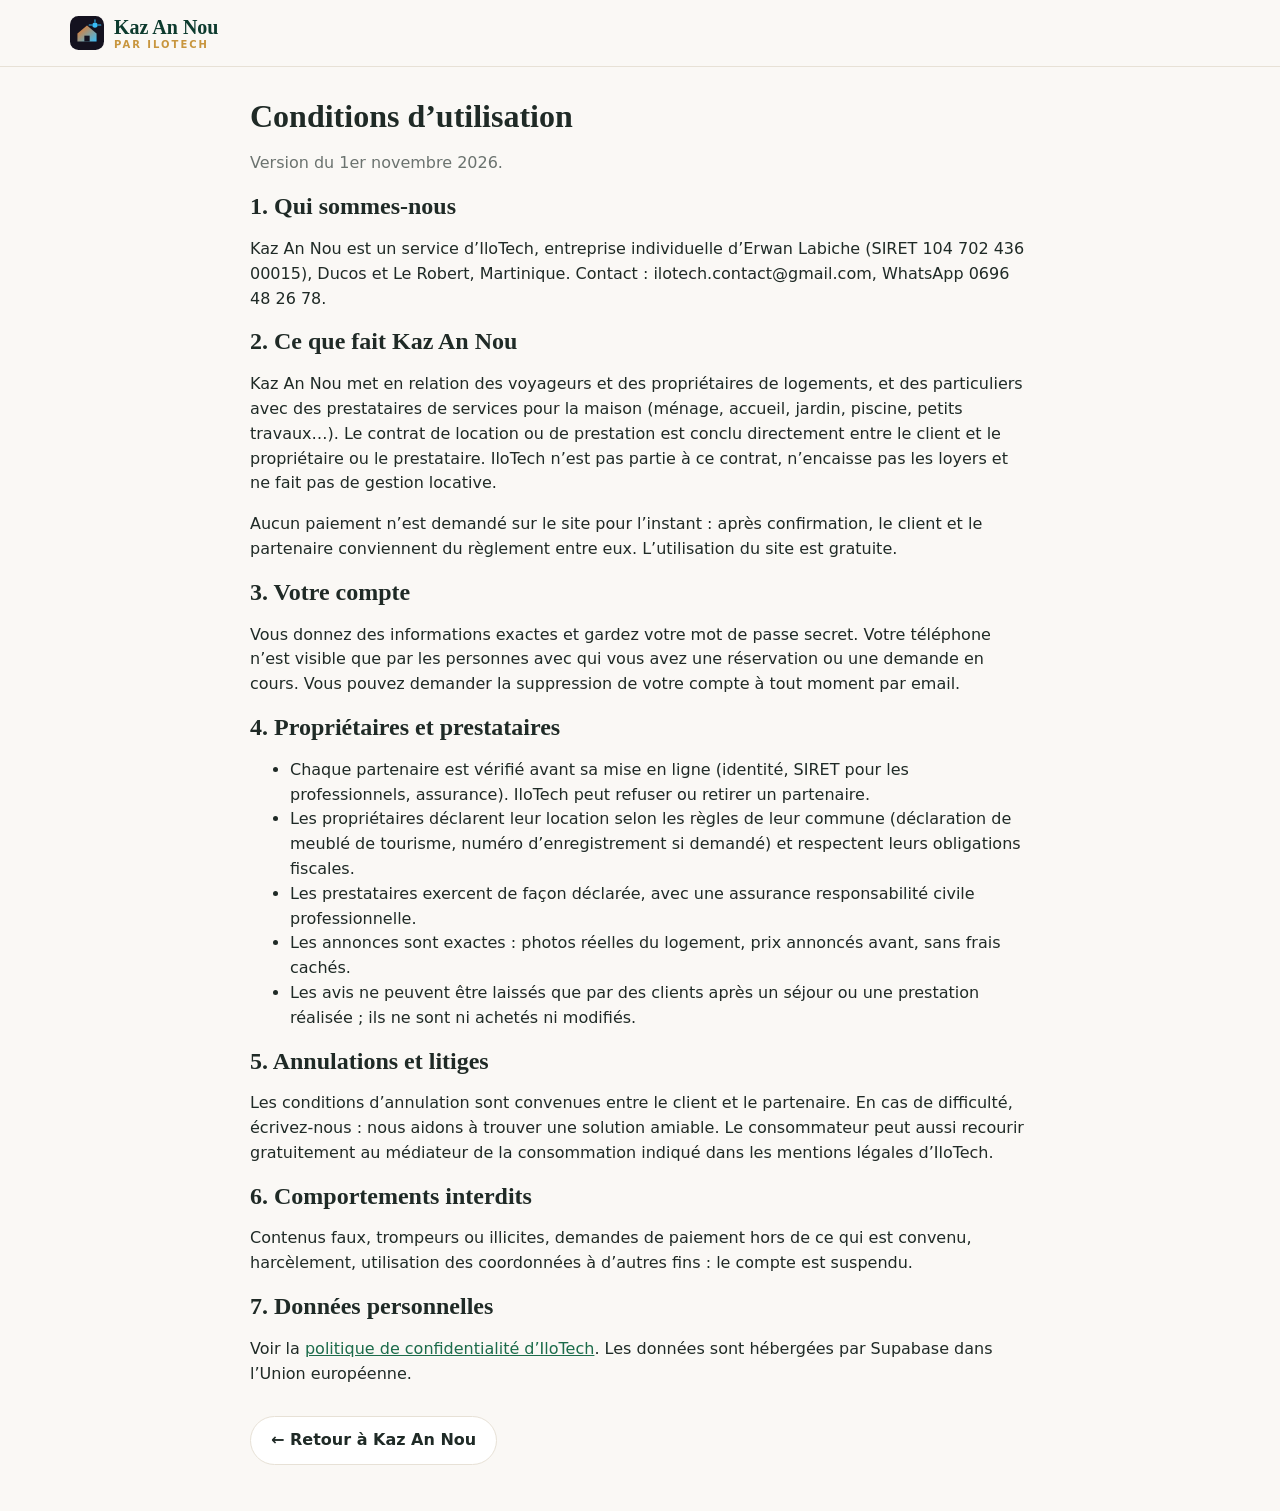
==== cgu.html @ 716ba2a5 "Kaz An Nou : application de séjours et de services (comptes, annonces, réservations, messagerie, car" ====
<!doctype html>
<html lang="fr">
<head>
  <meta charset="UTF-8">
  <meta http-equiv="Content-Security-Policy" content="default-src 'self'; style-src 'self' 'unsafe-inline'; img-src 'self'; object-src 'none'; base-uri 'self'">
  <meta name="viewport" content="width=device-width,initial-scale=1">
  <title>Conditions d’utilisation — Kaz An Nou</title>
  <meta name="description" content="Conditions d’utilisation de Kaz An Nou, la plateforme de séjours et de services pour la maison d’IloTech en Martinique.">
  <link rel="canonical" href="https://immo.ilo-tech.com/cgu.html">
  <link rel="icon" href="img/logo.svg" type="image/svg+xml">
  <link rel="stylesheet" href="kaz.css?v=1">
</head>
<body style="padding-bottom:0">
  <header class="haut"><div class="wrap"><a class="logo" href="./"><img src="img/logo.svg" alt="" width="34" height="34"><span>Kaz An Nou<small>par IloTech</small></span></a></div></header>
  <main class="wrap" style="max-width:820px;padding:30px 20px">
    <h1>Conditions d’utilisation</h1>
    <p class="muted">Version du 1er novembre 2026.</p>

    <h2>1. Qui sommes-nous</h2>
    <p>Kaz An Nou est un service d’IloTech, entreprise individuelle d’Erwan Labiche (SIRET 104 702 436 00015), Ducos et Le Robert, Martinique. Contact : ilotech.contact@gmail.com, WhatsApp 0696 48 26 78.</p>

    <h2>2. Ce que fait Kaz An Nou</h2>
    <p>Kaz An Nou met en relation des voyageurs et des propriétaires de logements, et des particuliers avec des prestataires de services pour la maison (ménage, accueil, jardin, piscine, petits travaux…). Le contrat de location ou de prestation est conclu directement entre le client et le propriétaire ou le prestataire. IloTech n’est pas partie à ce contrat, n’encaisse pas les loyers et ne fait pas de gestion locative.</p>
    <p>Aucun paiement n’est demandé sur le site pour l’instant : après confirmation, le client et le partenaire conviennent du règlement entre eux. L’utilisation du site est gratuite.</p>

    <h2>3. Votre compte</h2>
    <p>Vous donnez des informations exactes et gardez votre mot de passe secret. Votre téléphone n’est visible que par les personnes avec qui vous avez une réservation ou une demande en cours. Vous pouvez demander la suppression de votre compte à tout moment par email.</p>

    <h2 id="partenaires">4. Propriétaires et prestataires</h2>
    <ul>
      <li>Chaque partenaire est vérifié avant sa mise en ligne (identité, SIRET pour les professionnels, assurance). IloTech peut refuser ou retirer un partenaire.</li>
      <li>Les propriétaires déclarent leur location selon les règles de leur commune (déclaration de meublé de tourisme, numéro d’enregistrement si demandé) et respectent leurs obligations fiscales.</li>
      <li>Les prestataires exercent de façon déclarée, avec une assurance responsabilité civile professionnelle.</li>
      <li>Les annonces sont exactes : photos réelles du logement, prix annoncés avant, sans frais cachés.</li>
      <li>Les avis ne peuvent être laissés que par des clients après un séjour ou une prestation réalisée ; ils ne sont ni achetés ni modifiés.</li>
    </ul>

    <h2>5. Annulations et litiges</h2>
    <p>Les conditions d’annulation sont convenues entre le client et le partenaire. En cas de difficulté, écrivez-nous : nous aidons à trouver une solution amiable. Le consommateur peut aussi recourir gratuitement au médiateur de la consommation indiqué dans les mentions légales d’IloTech.</p>

    <h2>6. Comportements interdits</h2>
    <p>Contenus faux, trompeurs ou illicites, demandes de paiement hors de ce qui est convenu, harcèlement, utilisation des coordonnées à d’autres fins : le compte est suspendu.</p>

    <h2>7. Données personnelles</h2>
    <p>Voir la <a href="https://ilo-tech.com/confidentialite.html">politique de confidentialité d’IloTech</a>. Les données sont hébergées par Supabase dans l’Union européenne.</p>

    <p style="margin-top:30px"><a class="btn" href="./">← Retour à Kaz An Nou</a></p>
  </main>
</body>
</html>
---- kaz.css ----
/* Kaz An Nou — application (thème clair caraïbe, inspiré de l'appli Kaz An Nou) */
:root{
  --vert:#0d3b2e;--vert2:#1b6b4a;--or:#c8963e;--or2:#b07f2c;--creme:#faf8f5;--sable:#f3ece1;--blanc:#fff;
  --texte:#1f2a26;--doux:#6b736f;--ligne:#e7e1d6;--ok:#16a34a;--ko:#dc2626;--att:#d97706;
  --r:16px;--r2:24px;--ombre:0 6px 24px rgba(13,59,46,.08);--ombre2:0 14px 40px rgba(13,59,46,.16);
  --serif:Georgia,'Times New Roman',serif;--sans:system-ui,-apple-system,'Segoe UI',Roboto,sans-serif
}
*{box-sizing:border-box}
html{scroll-behavior:smooth}
body{margin:0;background:var(--creme);color:var(--texte);font:16px/1.55 var(--sans);-webkit-font-smoothing:antialiased;padding-bottom:72px}
a{color:var(--vert2)}
img{max-width:100%;display:block}
button,input,select,textarea{font:inherit;color:inherit}
h1,h2,h3{font-family:var(--serif);line-height:1.2;margin:0 0 .4em}
.wrap{max-width:1180px;margin:0 auto;padding:0 20px}
.sr{position:absolute;width:1px;height:1px;overflow:hidden;clip:rect(0 0 0 0)}
.muted{color:var(--doux)}
.petit{font-size:13px}

/* en-tête */
.haut{position:sticky;top:0;z-index:40;background:rgba(250,248,245,.92);backdrop-filter:blur(14px);border-bottom:1px solid var(--ligne)}
.haut .wrap{display:flex;align-items:center;gap:14px;height:66px}
.logo{display:flex;align-items:center;gap:10px;text-decoration:none;color:var(--vert);font:700 20px var(--serif)}
.logo img{width:34px;height:34px}
.logo small{display:block;font:600 10px var(--sans);letter-spacing:2px;text-transform:uppercase;color:var(--or)}
.nav{display:flex;gap:4px;margin-left:auto;align-items:center}
.nav a{padding:9px 13px;border-radius:99px;text-decoration:none;color:var(--texte);font-weight:600;font-size:14px}
.nav a:hover,.nav a.on{background:var(--sable)}
.badge{display:inline-grid;place-items:center;min-width:19px;height:19px;padding:0 5px;border-radius:99px;background:var(--ko);color:#fff;font:700 11px var(--sans);margin-left:4px}

/* boutons */
.btn{display:inline-flex;align-items:center;justify-content:center;gap:8px;border:1px solid var(--ligne);background:var(--blanc);border-radius:99px;padding:11px 20px;font-weight:700;cursor:pointer;text-decoration:none;color:var(--texte);transition:.15s}
.btn:hover{border-color:var(--vert2)}
.btn-p{background:linear-gradient(135deg,var(--or),var(--or2));border:0;color:#fff}
.btn-v{background:var(--vert);border:0;color:#fff}
.btn-ko{color:var(--ko);border-color:#f3c4c4}
.btn-s{padding:7px 13px;font-size:13px}
.btn:disabled{opacity:.5;cursor:not-allowed}
.btn-wa{background:#16a34a;border:0;color:#fff}
.lien{background:none;border:0;padding:0;color:var(--vert2);text-decoration:underline;cursor:pointer;font-weight:600}

/* héros + recherche */
.hero{background:linear-gradient(135deg,#0d3b2e 0%,#1b6b4a 45%,#0a2a1f 100%);color:#fff;padding:54px 0 70px;position:relative;overflow:hidden}
.hero::before{content:'';position:absolute;right:-120px;top:-120px;width:420px;height:420px;border-radius:50%;background:radial-gradient(circle,rgba(200,150,62,.22),transparent 70%)}
.hero h1{font-size:clamp(30px,5vw,52px);max-width:760px}
.hero h1 em{font-style:normal;color:#f2c879}
.hero p{max-width:640px;opacity:.88;margin:0 0 26px}
.onglets{display:flex;gap:6px;margin-bottom:12px;flex-wrap:wrap}
.onglets a{text-decoration:none;border:0;border-radius:99px;padding:9px 16px;font-weight:700;background:rgba(255,255,255,.12);color:#fff;cursor:pointer}
.onglets a.on{background:#fff;color:var(--vert)}
.recherche{display:grid;grid-template-columns:1.4fr 1fr 1fr .8fr auto;gap:0;background:#fff;border-radius:99px;padding:6px;box-shadow:var(--ombre2);color:var(--texte);max-width:940px}
.recherche label{display:flex;flex-direction:column;padding:8px 18px;border-right:1px solid var(--ligne);min-width:0}
.recherche label:last-of-type{border-right:0}
.recherche label span{font-size:11px;font-weight:800;letter-spacing:.5px;text-transform:uppercase}
.recherche input,.recherche select{border:0;outline:0;background:none;padding:2px 0;min-width:0;width:100%}
.recherche .btn{border-radius:99px;padding:14px 24px}

/* puces de catégories */
.puces{display:flex;gap:8px;overflow-x:auto;padding:18px 0 6px;scrollbar-width:none}
.puces button{flex:none;display:flex;align-items:center;gap:6px;border:1px solid var(--ligne);background:#fff;border-radius:99px;padding:8px 14px;font-weight:600;font-size:14px;cursor:pointer}
.puces button.on{background:var(--vert);color:#fff;border-color:var(--vert)}

/* grilles de cartes */
.section{padding:34px 0}
.titre-s{display:flex;align-items:end;justify-content:space-between;gap:12px;margin-bottom:16px}
.titre-s h2{font-size:clamp(22px,3vw,30px);margin:0}
.grille{display:grid;grid-template-columns:repeat(auto-fill,minmax(250px,1fr));gap:22px}
.carte{background:#fff;border-radius:var(--r);overflow:hidden;box-shadow:var(--ombre);text-decoration:none;color:inherit;display:flex;flex-direction:column;transition:.2s;position:relative}
.carte:hover{transform:translateY(-3px);box-shadow:var(--ombre2)}
.carte .ph{aspect-ratio:4/3;background:linear-gradient(135deg,#1b6b4a,#4fb7b3);position:relative;overflow:hidden}
.carte .ph img{width:100%;height:100%;object-fit:cover}
.carte .ph .vide{position:absolute;inset:0;display:grid;place-items:center;font-size:42px;color:rgba(255,255,255,.8)}
.carte .corps{padding:12px 14px 16px}
.carte .l1{display:flex;justify-content:space-between;gap:8px;font-weight:700}
.carte .prix{margin-top:6px}
.carte .prix b{font-size:17px}
.coeur{position:absolute;top:10px;right:10px;width:36px;height:36px;border-radius:50%;border:0;background:rgba(255,255,255,.92);cursor:pointer;font-size:18px;display:grid;place-items:center;z-index:2}
.coeur.on{color:#e11d48}
.etoile{white-space:nowrap;font-weight:600}
.tag{display:inline-block;padding:3px 9px;border-radius:99px;font-size:12px;font-weight:700;background:var(--sable);color:var(--vert)}
.tag.ok{background:#dcfce7;color:#166534}.tag.ko{background:#fee2e2;color:#991b1b}.tag.att{background:#fef3c7;color:#92400e}.tag.gris{background:#eee;color:#555}
.vide-etat{background:#fff;border:1px dashed var(--ligne);border-radius:var(--r2);padding:36px 24px;text-align:center}
.vide-etat .ico{font-size:40px}

/* services */
.cats{display:grid;grid-template-columns:repeat(auto-fill,minmax(160px,1fr));gap:12px}
.cat{background:#fff;border-radius:var(--r);padding:18px 14px;text-align:center;text-decoration:none;color:inherit;box-shadow:var(--ombre);transition:.2s}
.cat:hover{transform:translateY(-3px)}
.cat .ico{font-size:30px}
.cat b{display:block;margin-top:6px;font-size:14px}
.appel{background:linear-gradient(135deg,var(--vert),var(--vert2));color:#fff;border-radius:var(--r2);padding:28px;display:grid;grid-template-columns:1fr auto;gap:20px;align-items:center}
.appel p{opacity:.9;margin:0}

/* fiche logement */
.galerie{display:grid;grid-template-columns:2fr 1fr 1fr;grid-template-rows:200px 200px;gap:8px;border-radius:var(--r2);overflow:hidden;margin:16px 0 24px}
.galerie > *{background:linear-gradient(135deg,#1b6b4a,#4fb7b3);position:relative}
.galerie img{width:100%;height:100%;object-fit:cover;cursor:zoom-in}
.galerie > :first-child{grid-row:1/3}
.galerie{position:relative}
.galerie.g1{grid-template-columns:1fr;grid-template-rows:440px}
.galerie.g2{grid-template-columns:2fr 1fr;grid-template-rows:440px}
.galerie.g2 > :first-child,.galerie.g1 > :first-child{grid-row:auto}
.galerie.g3{grid-template-columns:2fr 1fr}
.galerie.g4 > :nth-child(4){grid-column:2/4}
.fiche{display:grid;grid-template-columns:1fr 380px;gap:44px;align-items:start}
.fiche h1{font-size:clamp(24px,3.4vw,34px)}
.specs{display:flex;gap:14px;flex-wrap:wrap;color:var(--doux);margin-bottom:18px}
.bloc{border-top:1px solid var(--ligne);padding:22px 0}
.equip{display:grid;grid-template-columns:repeat(auto-fill,minmax(180px,1fr));gap:10px}
.equip span{display:flex;gap:8px;align-items:center}
.hote{display:flex;gap:14px;align-items:center}
.avatar{width:54px;height:54px;border-radius:50%;background:linear-gradient(135deg,var(--or),var(--vert2));color:#fff;display:grid;place-items:center;font:700 20px var(--serif);flex:none;overflow:hidden}
.avatar img{width:100%;height:100%;object-fit:cover}
.resa{position:sticky;top:86px;background:#fff;border:1px solid var(--ligne);border-radius:var(--r2);padding:22px;box-shadow:var(--ombre2)}
.resa .p{font-size:24px;font-weight:800}
.champs2{display:grid;grid-template-columns:1fr 1fr;border:1px solid var(--ligne);border-radius:12px;overflow:hidden;margin:14px 0 10px}
.champs2 label{padding:8px 12px;display:flex;flex-direction:column}
.champs2 label + label{border-left:1px solid var(--ligne)}
.champs2 label.plein{grid-column:1/3;border-left:0;border-top:1px solid var(--ligne)}
.champs2 span{font-size:10px;font-weight:800;text-transform:uppercase}
.champs2 input,.champs2 select{border:0;outline:0;padding:2px 0;background:none}
.calcul{display:grid;gap:6px;margin-top:14px;font-size:15px}
.calcul div{display:flex;justify-content:space-between}
.calcul .tot{border-top:1px solid var(--ligne);padding-top:10px;font-weight:800}
.cal{display:grid;grid-template-columns:repeat(auto-fit,minmax(260px,1fr));gap:24px}
.mois b{display:block;text-align:center;margin-bottom:8px;text-transform:capitalize}
.jours{display:grid;grid-template-columns:repeat(7,1fr);gap:2px;text-align:center;font-size:13px}
.jours i{font-style:normal;color:var(--doux);font-size:11px;padding:4px 0}
.jours span{padding:7px 0;border-radius:8px}
.jours .pris{text-decoration:line-through;color:#bbb;background:#f4f1ec}
.jours .choisi{background:var(--vert);color:#fff}
.jours .passe{color:#ccc}
.avis1{display:grid;gap:4px;padding:14px 0;border-bottom:1px solid var(--ligne)}

/* formulaires */
.carte-f{background:#fff;border-radius:var(--r2);box-shadow:var(--ombre);padding:26px;max-width:520px;margin:30px auto}
.f{display:grid;gap:14px}
.f label{display:grid;gap:5px;font-weight:600;font-size:14px}
.f input,.f select,.f textarea{border:1px solid var(--ligne);border-radius:12px;padding:11px 13px;background:#fff;font-weight:400;width:100%}
.f input:focus,.f select:focus,.f textarea:focus{outline:2px solid var(--or);border-color:transparent}
.f textarea{min-height:110px;resize:vertical}
.f .ligne2{display:grid;grid-template-columns:1fr 1fr;gap:12px}
.f .ligne3{display:grid;grid-template-columns:1fr 1fr 1fr;gap:12px}
.cases{display:grid;grid-template-columns:repeat(auto-fill,minmax(170px,1fr));gap:8px}
.cases label{display:flex;gap:8px;align-items:center;font-weight:500;border:1px solid var(--ligne);border-radius:12px;padding:9px 11px;cursor:pointer}
.cases input{width:auto}
.f .aide{font-weight:400;color:var(--doux);font-size:13px}
.photos-ed{display:grid;grid-template-columns:repeat(auto-fill,minmax(110px,1fr));gap:8px}
.photos-ed div{position:relative;aspect-ratio:4/3;border-radius:10px;overflow:hidden;background:#eee}
.photos-ed img{width:100%;height:100%;object-fit:cover}
.photos-ed button{position:absolute;top:4px;right:4px;border:0;border-radius:50%;width:26px;height:26px;background:rgba(0,0,0,.6);color:#fff;cursor:pointer}

/* espace compte */
.compte{display:grid;grid-template-columns:240px 1fr;gap:28px;padding:28px 0}
.menu-c{display:flex;flex-direction:column;gap:4px;position:sticky;top:86px;align-self:start}
.menu-c a{padding:10px 14px;border-radius:12px;text-decoration:none;color:var(--texte);font-weight:600;display:flex;justify-content:space-between}
.menu-c a.on{background:var(--vert);color:#fff}
.menu-c .sep{font:800 11px var(--sans);letter-spacing:1px;text-transform:uppercase;color:var(--or);padding:14px 14px 4px}
.ligne-l{display:grid;grid-template-columns:90px 1fr auto;gap:14px;align-items:center;background:#fff;border-radius:var(--r);padding:12px;box-shadow:var(--ombre);margin-bottom:12px}
.ligne-l .mini{width:90px;height:68px;border-radius:10px;object-fit:cover;background:linear-gradient(135deg,#1b6b4a,#4fb7b3)}
.actions{display:flex;gap:8px;flex-wrap:wrap}
.stat{display:grid;grid-template-columns:repeat(auto-fill,minmax(150px,1fr));gap:12px;margin-bottom:22px}
.stat div{background:#fff;border-radius:var(--r);padding:16px;box-shadow:var(--ombre)}
.stat b{display:block;font-size:26px;font-family:var(--serif);color:var(--vert)}
table.t{width:100%;border-collapse:collapse;background:#fff;border-radius:var(--r);overflow:hidden;box-shadow:var(--ombre);font-size:14px}
table.t th,table.t td{text-align:left;padding:10px 12px;border-bottom:1px solid var(--ligne)}
table.t th{background:var(--sable);font-size:12px;text-transform:uppercase;letter-spacing:.5px}

/* messagerie */
.fil{background:#fff;border-radius:var(--r2);box-shadow:var(--ombre);display:flex;flex-direction:column;height:min(70vh,640px)}
.fil .msgs{flex:1;overflow-y:auto;padding:18px;display:flex;flex-direction:column;gap:8px}
.bulle{max-width:76%;padding:10px 14px;border-radius:18px;background:var(--sable)}
.bulle.moi{align-self:flex-end;background:var(--vert);color:#fff}
.bulle small{display:block;opacity:.7;font-size:11px;margin-top:3px}
.fil form{display:flex;gap:8px;padding:12px;border-top:1px solid var(--ligne)}
.fil input{flex:1;border:1px solid var(--ligne);border-radius:99px;padding:11px 16px}

/* bas de page, navigation mobile, messages */
.pied{background:var(--vert);color:#d7e5df;margin-top:50px;padding:36px 0 26px;font-size:14px}
.pied a{color:#fff}
.pied .wrap{display:grid;grid-template-columns:2fr 1fr 1fr;gap:24px}
.bas{position:fixed;left:0;right:0;bottom:0;z-index:50;background:#fff;border-top:1px solid var(--ligne);display:none;grid-template-columns:repeat(5,1fr)}
.bas a{display:flex;flex-direction:column;align-items:center;gap:2px;padding:8px 0 10px;font-size:11px;font-weight:600;color:var(--doux);text-decoration:none;position:relative}
.bas a span{font-size:20px}
.bas a.on{color:var(--vert)}
.bas .badge{position:absolute;top:4px;left:56%}
.toast{pointer-events:none;position:fixed;left:50%;bottom:90px;transform:translateX(-50%);background:var(--texte);color:#fff;padding:12px 18px;border-radius:14px;z-index:90;box-shadow:var(--ombre2);max-width:min(92vw,520px);text-align:center}
.toast.ko{background:var(--ko)}
.bandeau{background:#fef3c7;color:#92400e;text-align:center;padding:8px 14px;font-size:14px}
.chargement{padding:60px 0;text-align:center;color:var(--doux)}
.visionneuse{position:fixed;inset:0;z-index:95;background:rgba(0,0,0,.92);display:grid;place-items:center}
.visionneuse img{max-width:94vw;max-height:88vh;border-radius:8px}
.visionneuse button{position:absolute;top:14px;right:18px;font-size:30px;background:none;border:0;color:#fff;cursor:pointer}

@media (max-width:900px){
  .fiche{grid-template-columns:1fr}
  .resa{position:static}
  .compte{grid-template-columns:1fr}
  .menu-c{position:static;flex-direction:row;overflow-x:auto;scrollbar-width:none}
  .menu-c a{flex:none}
  .menu-c .sep{display:none}
  .pied .wrap{grid-template-columns:1fr}
}
@media (max-width:760px){
  .nav{display:none}
  .bas{display:grid}
  .recherche{grid-template-columns:1fr 1fr;border-radius:var(--r2)}
  .recherche label{border-right:0;border-bottom:1px solid var(--ligne)}
  .recherche label:first-child{grid-column:1/3}
  .recherche .btn{grid-column:1/3;margin-top:6px}
  .galerie{grid-template-columns:1fr 1fr;grid-template-rows:220px 110px}
  .galerie > :first-child{grid-column:1/3;grid-row:1}
  .galerie > :nth-child(n+4){display:none}
  .galerie.g1,.galerie.g2{grid-template-columns:1fr;grid-template-rows:260px}
  .galerie.g2 > :nth-child(2){display:none}
  .galerie.g3 > :nth-child(2),.galerie.g4 > :nth-child(4){grid-column:auto}
  .appel{grid-template-columns:1fr}
  .ligne-l{grid-template-columns:70px 1fr}
  .ligne-l .mini{width:70px;height:56px}
  .ligne-l .actions{grid-column:1/3}
  .f .ligne2,.f .ligne3{grid-template-columns:1fr}
  .hero{padding:34px 0 46px}
}
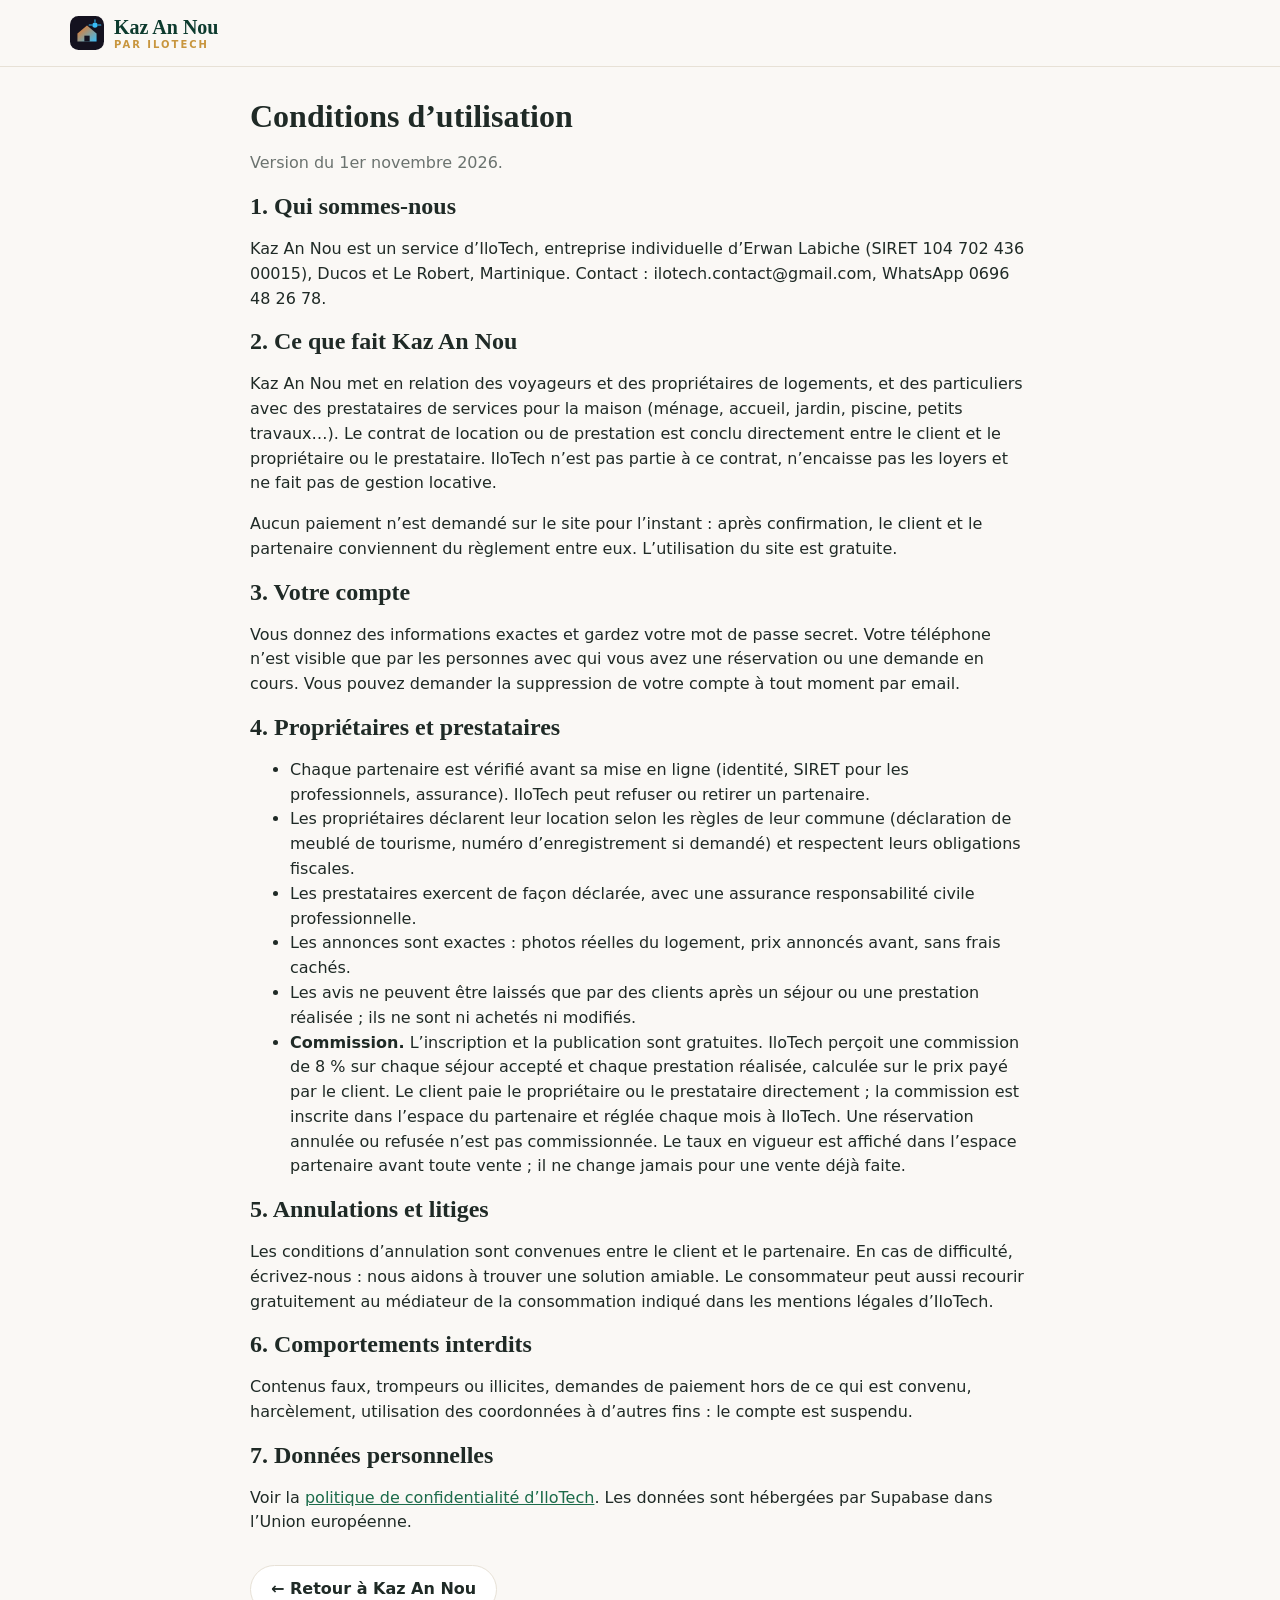
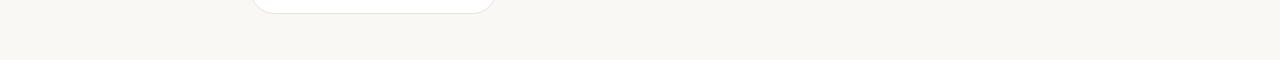
==== commit d7f9f991: "Woulib : design mobile façon appli, accueil à recherche unique, choix du profil, commissions de la p" ====
--- a/cgu.html
+++ b/cgu.html
@@ -5,7 +5,7 @@
   <meta http-equiv="Content-Security-Policy" content="default-src 'self'; style-src 'self' 'unsafe-inline'; img-src 'self'; object-src 'none'; base-uri 'self'">
   <meta name="viewport" content="width=device-width,initial-scale=1">
   <title>Conditions d’utilisation — Kaz An Nou</title>
-  <meta name="description" content="Conditions d’utilisation de Kaz An Nou, la plateforme de séjours et de services pour la maison d’IloTech en Martinique.">
+  <meta name="description" content="Conditions d’utilisation de Kaz An Nou, la plateforme de séjours et de services pour la maison d’IloTech, aux Antilles et ailleurs.">
   <link rel="canonical" href="https://immo.ilo-tech.com/cgu.html">
   <link rel="icon" href="img/logo.svg" type="image/svg+xml">
   <link rel="stylesheet" href="kaz.css?v=1">
@@ -33,6 +33,7 @@
       <li>Les prestataires exercent de façon déclarée, avec une assurance responsabilité civile professionnelle.</li>
       <li>Les annonces sont exactes : photos réelles du logement, prix annoncés avant, sans frais cachés.</li>
       <li>Les avis ne peuvent être laissés que par des clients après un séjour ou une prestation réalisée ; ils ne sont ni achetés ni modifiés.</li>
+      <li><b>Commission.</b> L’inscription et la publication sont gratuites. IloTech perçoit une commission de 8 % sur chaque séjour accepté et chaque prestation réalisée, calculée sur le prix payé par le client. Le client paie le propriétaire ou le prestataire directement ; la commission est inscrite dans l’espace du partenaire et réglée chaque mois à IloTech. Une réservation annulée ou refusée n’est pas commissionnée. Le taux en vigueur est affiché dans l’espace partenaire avant toute vente ; il ne change jamais pour une vente déjà faite.</li>
     </ul>
 
     <h2>5. Annulations et litiges</h2>
--- a/kaz.css
+++ b/kaz.css
@@ -221,3 +221,13 @@
   .f .ligne2,.f .ligne3{grid-template-columns:1fr}
   .hero{padding:34px 0 46px}
 }
+
+/* petits écrans (320–380 px) : aucun champ ni bouton ne dépasse */
+.f{grid-template-columns:minmax(0,1fr)}
+.f label,.f .ligne2>*,.f .ligne3>*{min-width:0}
+.f .ligne2{grid-template-columns:repeat(2,minmax(0,1fr))}.f .ligne3{grid-template-columns:repeat(3,minmax(0,1fr))}
+@media (max-width:760px){.f .ligne2,.f .ligne3{grid-template-columns:minmax(0,1fr)}}
+@media (max-width:380px){.wrap{padding:0 14px}.carte-f{padding:18px 16px;margin:18px auto}}
+
+/* vidéo d'un logement */
+.video-log{width:100%;max-width:520px;aspect-ratio:1;border-radius:var(--r);background:#000;display:block}
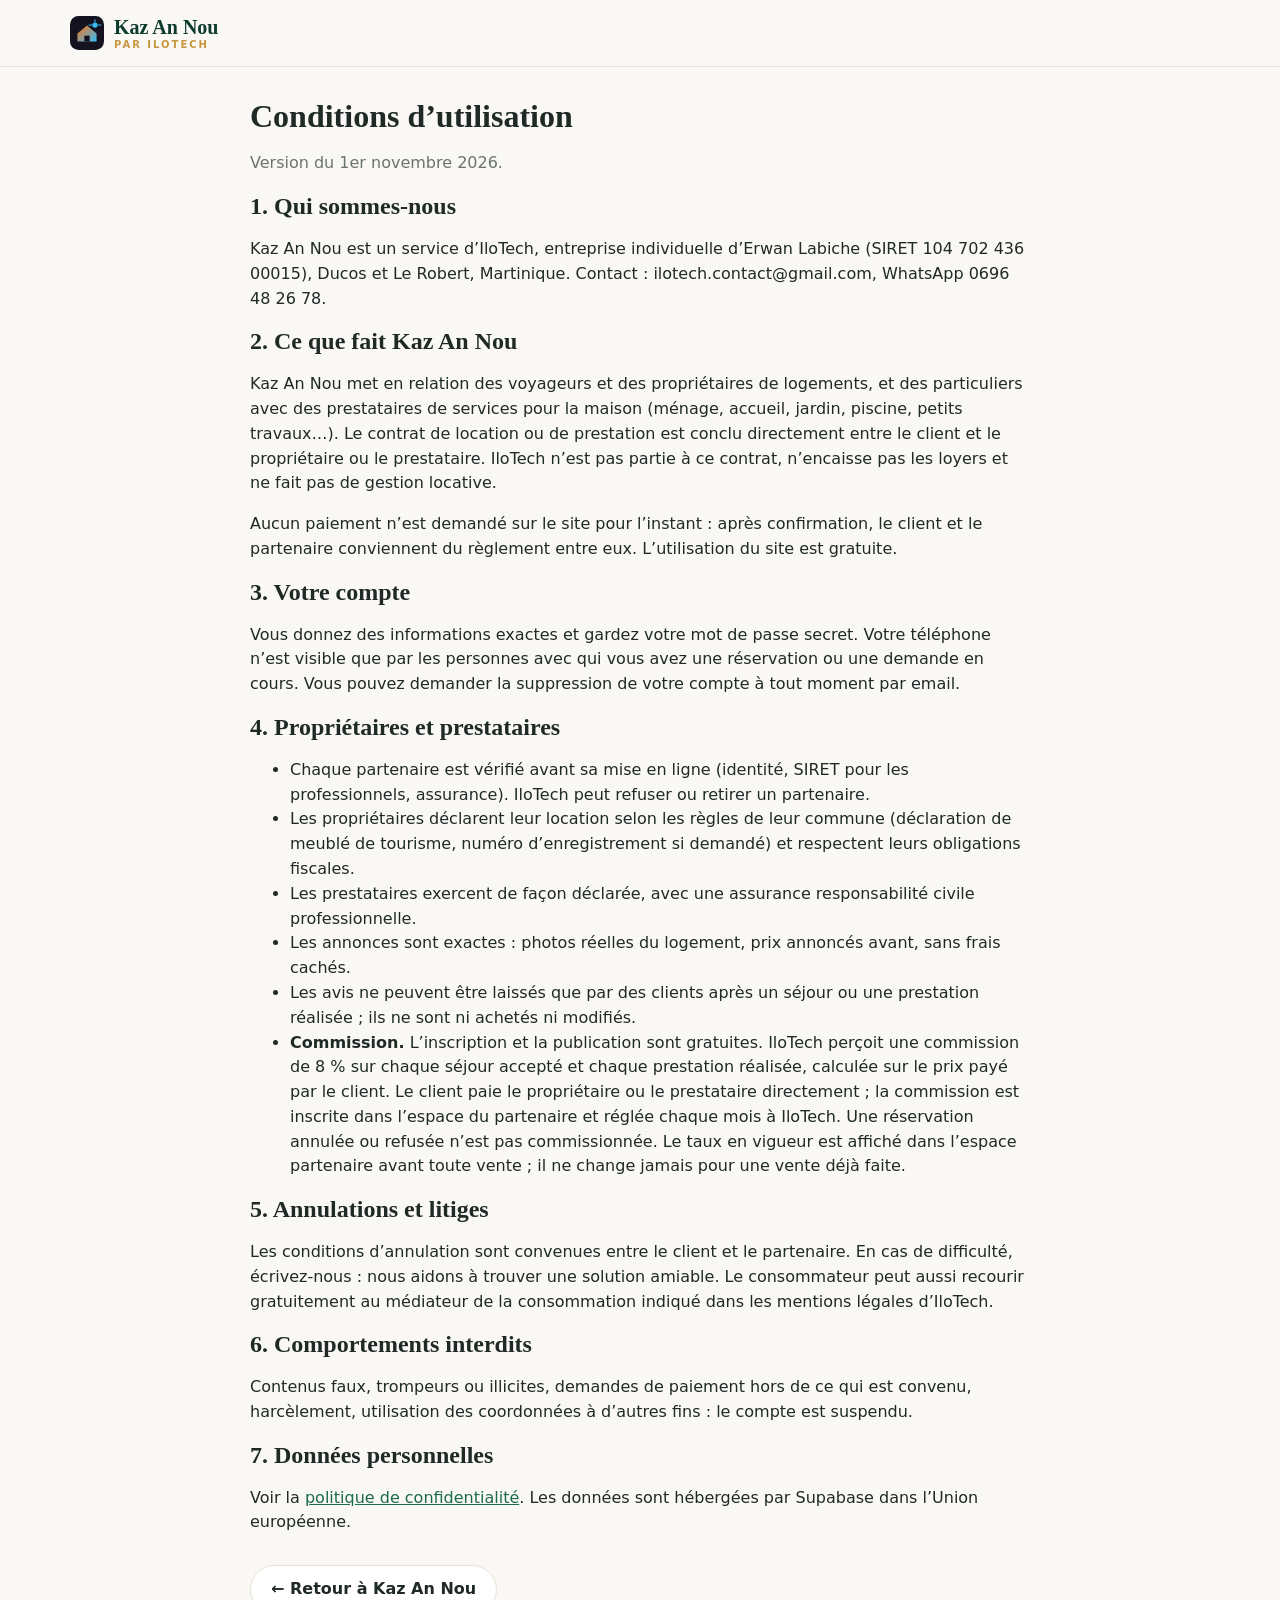
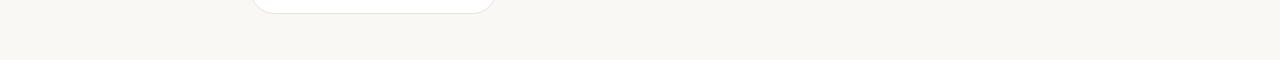
==== commit 9afa6a70: "Kaz An Nou : page Confidentialité (données, prestataires, durées, droits), liens mis à jour Co-Autho" ====
--- a/cgu.html
+++ b/cgu.html
@@ -43,7 +43,7 @@
     <p>Contenus faux, trompeurs ou illicites, demandes de paiement hors de ce qui est convenu, harcèlement, utilisation des coordonnées à d’autres fins : le compte est suspendu.</p>
 
     <h2>7. Données personnelles</h2>
-    <p>Voir la <a href="https://ilo-tech.com/confidentialite.html">politique de confidentialité d’IloTech</a>. Les données sont hébergées par Supabase dans l’Union européenne.</p>
+    <p>Voir la <a href="confidentialite.html">politique de confidentialité</a>. Les données sont hébergées par Supabase dans l’Union européenne.</p>
 
     <p style="margin-top:30px"><a class="btn" href="./">← Retour à Kaz An Nou</a></p>
   </main>
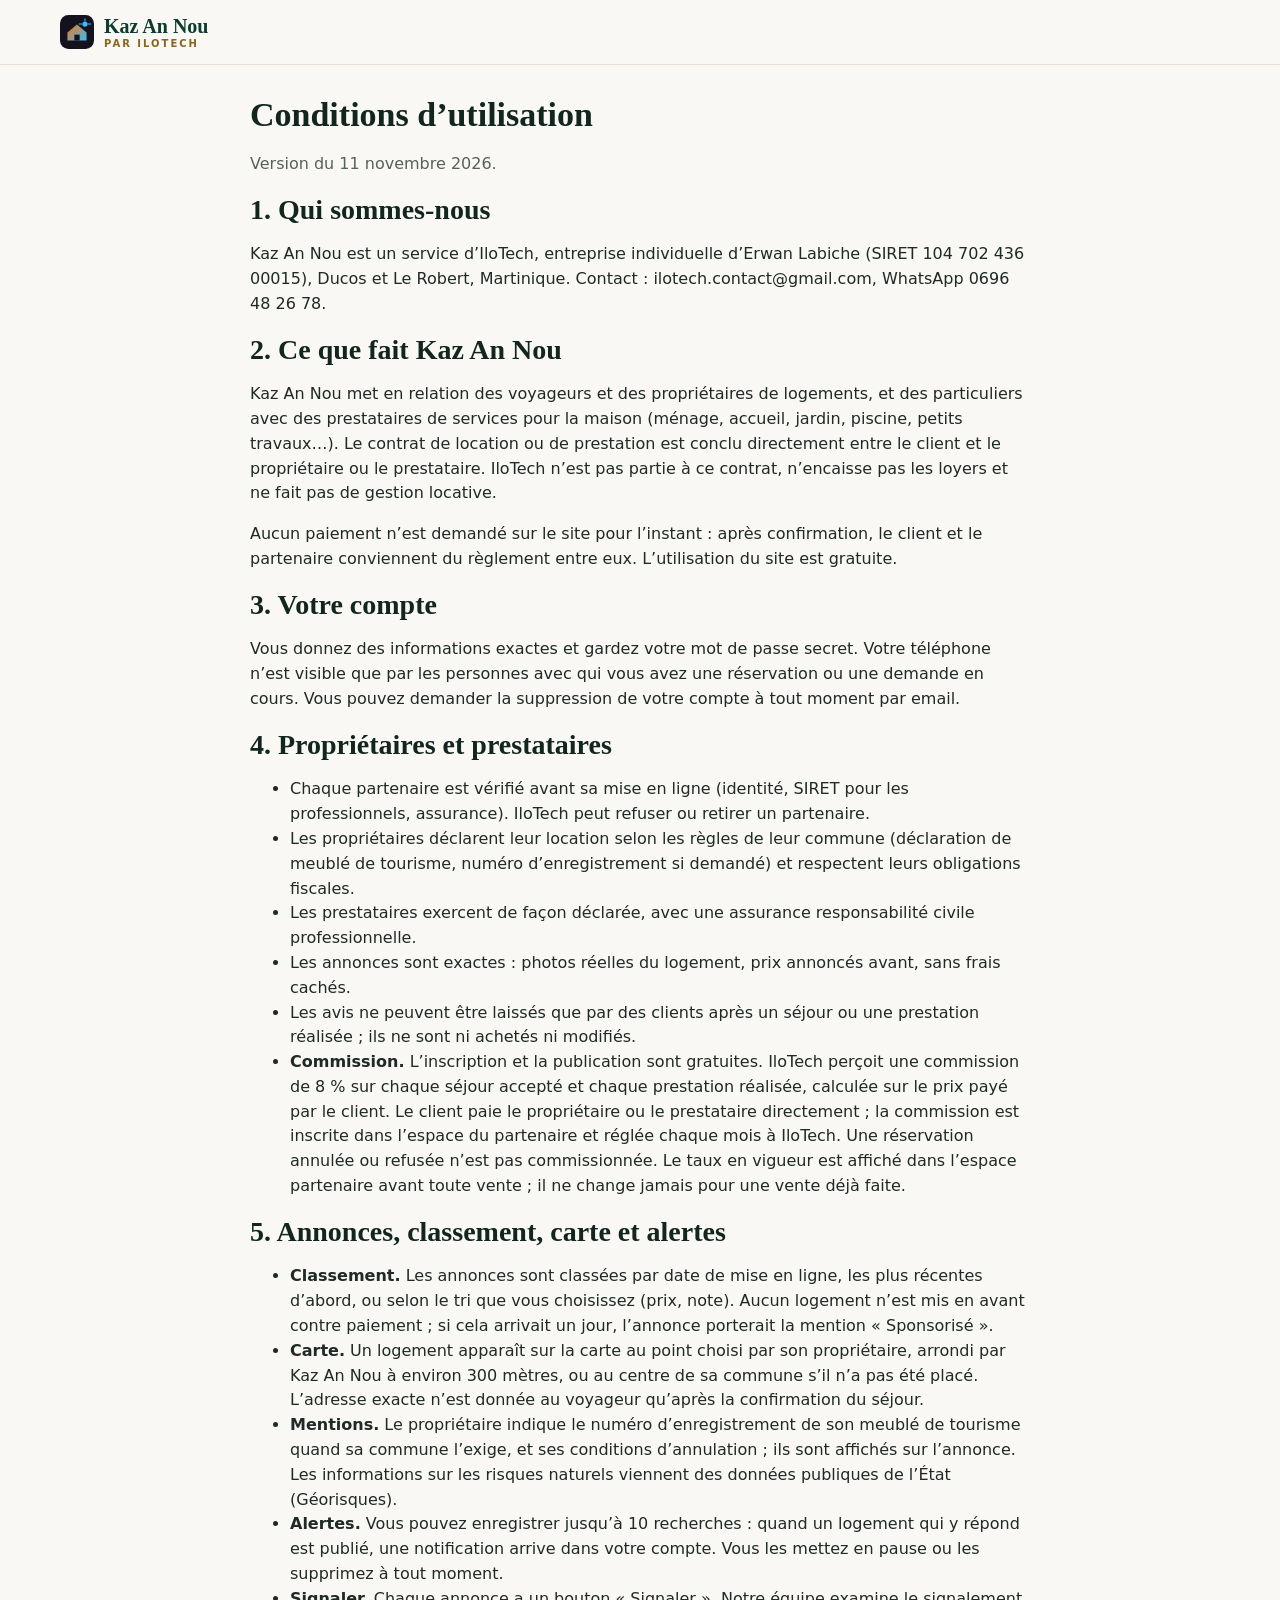
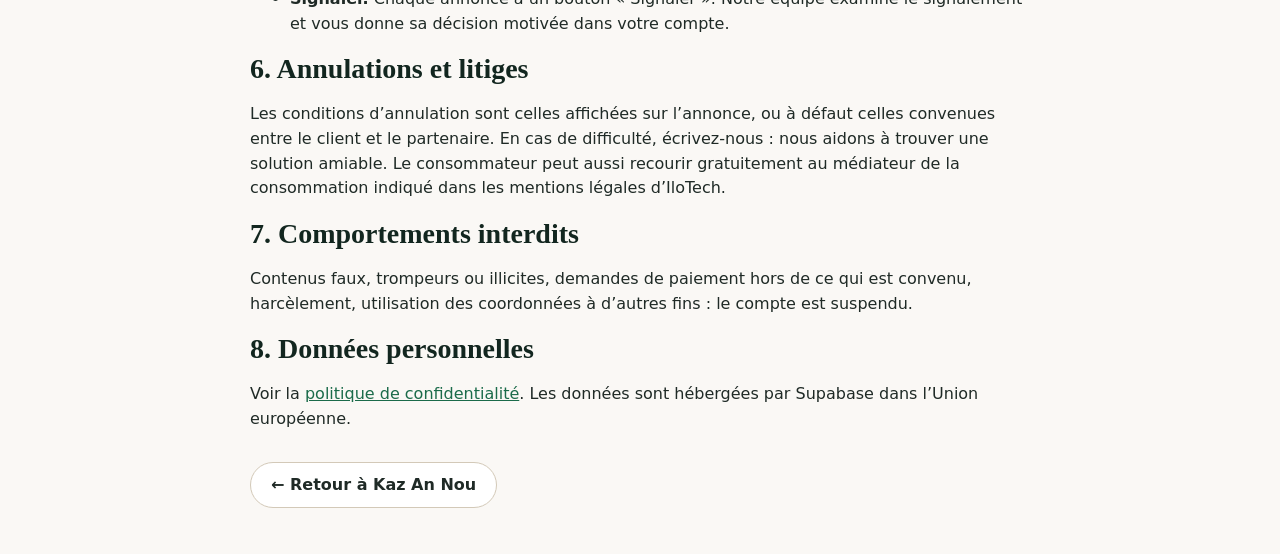
==== commit cdac3b31: "Kaz An Nou : recherche façon Bien'ici (liste et carte avec les prix), fiche revue, comparateur, aler" ====
--- a/cgu.html
+++ b/cgu.html
@@ -14,7 +14,7 @@
   <header class="haut"><div class="wrap"><a class="logo" href="./"><img src="img/logo.svg" alt="" width="34" height="34"><span>Kaz An Nou<small>par IloTech</small></span></a></div></header>
   <main class="wrap" style="max-width:820px;padding:30px 20px">
     <h1>Conditions d’utilisation</h1>
-    <p class="muted">Version du 1er novembre 2026.</p>
+    <p class="muted">Version du 11 novembre 2026.</p>
 
     <h2>1. Qui sommes-nous</h2>
     <p>Kaz An Nou est un service d’IloTech, entreprise individuelle d’Erwan Labiche (SIRET 104 702 436 00015), Ducos et Le Robert, Martinique. Contact : ilotech.contact@gmail.com, WhatsApp 0696 48 26 78.</p>
@@ -36,13 +36,22 @@
       <li><b>Commission.</b> L’inscription et la publication sont gratuites. IloTech perçoit une commission de 8 % sur chaque séjour accepté et chaque prestation réalisée, calculée sur le prix payé par le client. Le client paie le propriétaire ou le prestataire directement ; la commission est inscrite dans l’espace du partenaire et réglée chaque mois à IloTech. Une réservation annulée ou refusée n’est pas commissionnée. Le taux en vigueur est affiché dans l’espace partenaire avant toute vente ; il ne change jamais pour une vente déjà faite.</li>
     </ul>
 
-    <h2>5. Annulations et litiges</h2>
-    <p>Les conditions d’annulation sont convenues entre le client et le partenaire. En cas de difficulté, écrivez-nous : nous aidons à trouver une solution amiable. Le consommateur peut aussi recourir gratuitement au médiateur de la consommation indiqué dans les mentions légales d’IloTech.</p>
+    <h2 id="annonces">5. Annonces, classement, carte et alertes</h2>
+    <ul>
+      <li><b>Classement.</b> Les annonces sont classées par date de mise en ligne, les plus récentes d’abord, ou selon le tri que vous choisissez (prix, note). Aucun logement n’est mis en avant contre paiement ; si cela arrivait un jour, l’annonce porterait la mention « Sponsorisé ».</li>
+      <li><b>Carte.</b> Un logement apparaît sur la carte au point choisi par son propriétaire, arrondi par Kaz An Nou à environ 300 mètres, ou au centre de sa commune s’il n’a pas été placé. L’adresse exacte n’est donnée au voyageur qu’après la confirmation du séjour.</li>
+      <li><b>Mentions.</b> Le propriétaire indique le numéro d’enregistrement de son meublé de tourisme quand sa commune l’exige, et ses conditions d’annulation ; ils sont affichés sur l’annonce. Les informations sur les risques naturels viennent des données publiques de l’État (Géorisques).</li>
+      <li><b>Alertes.</b> Vous pouvez enregistrer jusqu’à 10 recherches : quand un logement qui y répond est publié, une notification arrive dans votre compte. Vous les mettez en pause ou les supprimez à tout moment.</li>
+      <li><b>Signaler.</b> Chaque annonce a un bouton « Signaler ». Notre équipe examine le signalement et vous donne sa décision motivée dans votre compte.</li>
+    </ul>
 
-    <h2>6. Comportements interdits</h2>
+    <h2>6. Annulations et litiges</h2>
+    <p>Les conditions d’annulation sont celles affichées sur l’annonce, ou à défaut celles convenues entre le client et le partenaire. En cas de difficulté, écrivez-nous : nous aidons à trouver une solution amiable. Le consommateur peut aussi recourir gratuitement au médiateur de la consommation indiqué dans les mentions légales d’IloTech.</p>
+
+    <h2>7. Comportements interdits</h2>
     <p>Contenus faux, trompeurs ou illicites, demandes de paiement hors de ce qui est convenu, harcèlement, utilisation des coordonnées à d’autres fins : le compte est suspendu.</p>
 
-    <h2>7. Données personnelles</h2>
+    <h2>8. Données personnelles</h2>
     <p>Voir la <a href="confidentialite.html">politique de confidentialité</a>. Les données sont hébergées par Supabase dans l’Union européenne.</p>
 
     <p style="margin-top:30px"><a class="btn" href="./">← Retour à Kaz An Nou</a></p>
--- a/kaz.css
+++ b/kaz.css
@@ -1,233 +1,524 @@
-/* Kaz An Nou — application (thème clair caraïbe, inspiré de l'appli Kaz An Nou) */
+/* Kaz An Nou — application (thème clair caraïbe : vert profond, or, sable). Une couleur d'action (or, texte encre),
+   des cartes posées à bordure fine, des ombres seulement sur ce qui flotte (barre du haut, carte, feuilles, marqueurs). */
 :root{
-  --vert:#0d3b2e;--vert2:#1b6b4a;--or:#c8963e;--or2:#b07f2c;--creme:#faf8f5;--sable:#f3ece1;--blanc:#fff;
-  --texte:#1f2a26;--doux:#6b736f;--ligne:#e7e1d6;--ok:#16a34a;--ko:#dc2626;--att:#d97706;
-  --r:16px;--r2:24px;--ombre:0 6px 24px rgba(13,59,46,.08);--ombre2:0 14px 40px rgba(13,59,46,.16);
-  --serif:Georgia,'Times New Roman',serif;--sans:system-ui,-apple-system,'Segoe UI',Roboto,sans-serif
+  --fond:#faf8f5;--surface:#fff;--sable:#f3ece1;--sable2:#ebe2d3;--ligne:#e6dfd3;--ligne2:#d3c9b8;
+  --encre:#12261f;--texte:#1f2a26;--doux:#56615c;--vert:#0d3b2e;--vert2:#1b6b4a;--vert-clair:#e4f0e8;
+  --or:#c8963e;--or-vif:#e2a94c;--or-presse:#d1953a;--or-clair:#f8ecd6;
+  --ok:#15803d;--ko:#b91c1c;--att:#a34d06;
+  --r:16px;--r2:24px;--rc:12px;--haut:64px;
+  --ombre:0 1px 2px rgba(18,38,31,.05),0 6px 18px rgba(18,38,31,.07);--ombre2:0 12px 36px rgba(18,38,31,.18);
+  --serif:Georgia,'Times New Roman',serif;--sans:system-ui,-apple-system,'Segoe UI',Roboto,sans-serif;
+  /* compatibilité avec les anciens noms */
+  --blanc:#fff;--creme:var(--fond)
 }
 *{box-sizing:border-box}
-html{scroll-behavior:smooth}
-body{margin:0;background:var(--creme);color:var(--texte);font:16px/1.55 var(--sans);-webkit-font-smoothing:antialiased;padding-bottom:72px}
+html{scroll-behavior:smooth;-webkit-text-size-adjust:100%}
+body{margin:0;background:var(--fond);color:var(--texte);font:16px/1.55 var(--sans);-webkit-font-smoothing:antialiased}
 a{color:var(--vert2)}
 img{max-width:100%;display:block}
 button,input,select,textarea{font:inherit;color:inherit}
-h1,h2,h3{font-family:var(--serif);line-height:1.2;margin:0 0 .4em}
-.wrap{max-width:1180px;margin:0 auto;padding:0 20px}
-.sr{position:absolute;width:1px;height:1px;overflow:hidden;clip:rect(0 0 0 0)}
+h1,h2,h3{font-family:var(--serif);line-height:1.2;margin:0 0 .4em;color:var(--encre)}
+h1{font-size:clamp(26px,3.6vw,34px)}h2{font-size:clamp(21px,2.6vw,28px)}h3{font-size:18px}
+.wrap{max-width:1200px;margin:0 auto;padding:0 20px}
+.sr{position:absolute;width:1px;height:1px;overflow:hidden;clip:rect(0 0 0 0);white-space:nowrap}
 .muted{color:var(--doux)}
-.petit{font-size:13px}
+.petit{font-size:14px}
+.ico{display:inline-grid;place-items:center}
+svg.i{width:20px;height:20px;flex:none;stroke:currentColor;fill:none;stroke-width:1.8;stroke-linecap:round;stroke-linejoin:round}
+:focus-visible{outline:3px solid var(--vert2);outline-offset:2px}
+[tabindex="-1"]:focus{outline:none}
+.hero :focus-visible,.pied :focus-visible,.appel :focus-visible{outline-color:#f2c879}
+[hidden]{display:none!important}
 
 /* en-tête */
-.haut{position:sticky;top:0;z-index:40;background:rgba(250,248,245,.92);backdrop-filter:blur(14px);border-bottom:1px solid var(--ligne)}
-.haut .wrap{display:flex;align-items:center;gap:14px;height:66px}
-.logo{display:flex;align-items:center;gap:10px;text-decoration:none;color:var(--vert);font:700 20px var(--serif)}
+.haut{position:sticky;top:0;z-index:40;background:rgba(250,248,245,.94);backdrop-filter:blur(14px);border-bottom:1px solid var(--ligne)}
+.haut .wrap{display:flex;align-items:center;gap:14px;height:var(--haut)}
+.logo{display:flex;align-items:center;gap:10px;text-decoration:none;color:var(--vert);font:700 20px var(--serif);flex:none}
 .logo img{width:34px;height:34px}
-.logo small{display:block;font:600 10px var(--sans);letter-spacing:2px;text-transform:uppercase;color:var(--or)}
-.nav{display:flex;gap:4px;margin-left:auto;align-items:center}
-.nav a{padding:9px 13px;border-radius:99px;text-decoration:none;color:var(--texte);font-weight:600;font-size:14px}
+.logo small{display:block;font:700 10px var(--sans);letter-spacing:2px;text-transform:uppercase;color:#8a6420}
+.nav{display:flex;gap:2px;margin-left:auto;align-items:center}
+.nav a{padding:9px 12px;border-radius:99px;text-decoration:none;color:var(--texte);font-weight:600;font-size:15px;white-space:nowrap}
 .nav a:hover,.nav a.on{background:var(--sable)}
+.nav a.btn-p{color:var(--encre)}
 .badge{display:inline-grid;place-items:center;min-width:19px;height:19px;padding:0 5px;border-radius:99px;background:var(--ko);color:#fff;font:700 11px var(--sans);margin-left:4px}
 
 /* boutons */
-.btn{display:inline-flex;align-items:center;justify-content:center;gap:8px;border:1px solid var(--ligne);background:var(--blanc);border-radius:99px;padding:11px 20px;font-weight:700;cursor:pointer;text-decoration:none;color:var(--texte);transition:.15s}
+.btn{display:inline-flex;align-items:center;justify-content:center;gap:8px;min-height:44px;border:1px solid var(--ligne2);background:var(--surface);border-radius:99px;padding:10px 20px;font-weight:700;cursor:pointer;text-decoration:none;color:var(--texte);transition:background-color .15s,border-color .15s,box-shadow .15s}
 .btn:hover{border-color:var(--vert2)}
-.btn-p{background:linear-gradient(135deg,var(--or),var(--or2));border:0;color:#fff}
-.btn-v{background:var(--vert);border:0;color:#fff}
-.btn-ko{color:var(--ko);border-color:#f3c4c4}
-.btn-s{padding:7px 13px;font-size:13px}
+.btn-p{background:var(--or-vif);border-color:var(--or-vif);color:var(--encre)}
+.btn-p:hover{background:var(--or-presse);border-color:var(--or-presse)}
+.btn-v{background:var(--vert);border-color:var(--vert);color:#fff}
+.btn-v:hover{background:var(--vert2)}
+.btn-ko{color:var(--ko);border-color:#efc2c2}
+.btn-s{min-height:36px;padding:6px 14px;font-size:14px}
 .btn:disabled{opacity:.5;cursor:not-allowed}
-.btn-wa{background:#16a34a;border:0;color:#fff}
+.btn-wa{background:#15803d;border-color:#15803d;color:#fff}
+.btn-l{background:none;border-color:transparent}
+.btn-l:hover{background:var(--sable);border-color:transparent}
 .lien{background:none;border:0;padding:0;color:var(--vert2);text-decoration:underline;cursor:pointer;font-weight:600}
-
-/* héros + recherche */
-.hero{background:linear-gradient(135deg,#0d3b2e 0%,#1b6b4a 45%,#0a2a1f 100%);color:#fff;padding:54px 0 70px;position:relative;overflow:hidden}
-.hero::before{content:'';position:absolute;right:-120px;top:-120px;width:420px;height:420px;border-radius:50%;background:radial-gradient(circle,rgba(200,150,62,.22),transparent 70%)}
-.hero h1{font-size:clamp(30px,5vw,52px);max-width:760px}
+.rond{width:44px;height:44px;border-radius:50%;border:1px solid var(--ligne2);background:var(--surface);display:inline-grid;place-items:center;cursor:pointer;color:var(--texte);padding:0}
+.rond:hover{border-color:var(--vert2)}
+
+/* héros + recherche de l'accueil */
+.hero{background:radial-gradient(900px 420px at 92% -10%,rgba(226,169,76,.28),transparent 60%),linear-gradient(140deg,#0b3328 0%,#14583f 52%,#0a2a1f 100%);color:#fff;padding:46px 0 58px}
+.hero h1{font-size:clamp(30px,5vw,50px);max-width:780px;color:#fff}
 .hero h1 em{font-style:normal;color:#f2c879}
-.hero p{max-width:640px;opacity:.88;margin:0 0 26px}
-.onglets{display:flex;gap:6px;margin-bottom:12px;flex-wrap:wrap}
-.onglets a{text-decoration:none;border:0;border-radius:99px;padding:9px 16px;font-weight:700;background:rgba(255,255,255,.12);color:#fff;cursor:pointer}
+.hero p{max-width:660px;opacity:.92;margin:0 0 24px}
+.onglets{display:flex;gap:6px;margin-bottom:18px;flex-wrap:wrap}
+.onglets a{text-decoration:none;border-radius:99px;padding:9px 16px;font-weight:700;background:rgba(255,255,255,.12);color:#fff;font-size:15px}
 .onglets a.on{background:#fff;color:var(--vert)}
-.recherche{display:grid;grid-template-columns:1.4fr 1fr 1fr .8fr auto;gap:0;background:#fff;border-radius:99px;padding:6px;box-shadow:var(--ombre2);color:var(--texte);max-width:940px}
+.recherche{display:grid;grid-template-columns:1.5fr 1fr 1fr .8fr auto;gap:0;background:#fff;border-radius:99px;padding:6px;box-shadow:var(--ombre2);color:var(--texte);max-width:980px}
 .recherche label{display:flex;flex-direction:column;padding:8px 18px;border-right:1px solid var(--ligne);min-width:0}
 .recherche label:last-of-type{border-right:0}
-.recherche label span{font-size:11px;font-weight:800;letter-spacing:.5px;text-transform:uppercase}
-.recherche input,.recherche select{border:0;outline:0;background:none;padding:2px 0;min-width:0;width:100%}
-.recherche .btn{border-radius:99px;padding:14px 24px}
-
-/* puces de catégories */
-.puces{display:flex;gap:8px;overflow-x:auto;padding:18px 0 6px;scrollbar-width:none}
-.puces button{flex:none;display:flex;align-items:center;gap:6px;border:1px solid var(--ligne);background:#fff;border-radius:99px;padding:8px 14px;font-weight:600;font-size:14px;cursor:pointer}
-.puces button.on{background:var(--vert);color:#fff;border-color:var(--vert)}
-
-/* grilles de cartes */
-.section{padding:34px 0}
-.titre-s{display:flex;align-items:end;justify-content:space-between;gap:12px;margin-bottom:16px}
-.titre-s h2{font-size:clamp(22px,3vw,30px);margin:0}
-.grille{display:grid;grid-template-columns:repeat(auto-fill,minmax(250px,1fr));gap:22px}
-.carte{background:#fff;border-radius:var(--r);overflow:hidden;box-shadow:var(--ombre);text-decoration:none;color:inherit;display:flex;flex-direction:column;transition:.2s;position:relative}
-.carte:hover{transform:translateY(-3px);box-shadow:var(--ombre2)}
+.recherche label span{font-size:12px;font-weight:800;letter-spacing:.3px;color:var(--encre)}
+.recherche input,.recherche select{border:0;outline:0;background:none;padding:2px 0;min-width:0;width:100%;font-size:16px}
+.recherche .ou{display:grid;grid-template-columns:minmax(0,1fr) minmax(0,1fr);gap:6px}
+.recherche .btn{border-radius:99px;padding:14px 24px;min-height:52px}
+.hero .apres{display:flex;gap:16px;flex-wrap:wrap;margin-top:16px;font-size:15px}
+.hero .apres a{color:#fff;font-weight:700}
+
+/* puces de filtre */
+.puces{display:flex;gap:8px;overflow-x:auto;padding:16px 0 6px;scrollbar-width:none}
+.puces::-webkit-scrollbar{display:none}
+.puces button,.puce{flex:none;display:inline-flex;align-items:center;gap:6px;border:1px solid var(--ligne2);background:var(--surface);border-radius:99px;padding:8px 14px;min-height:40px;font-weight:600;font-size:14px;cursor:pointer;text-decoration:none;color:var(--texte)}
+.puces button.on,.puce.on,.puce[aria-pressed="true"]{background:var(--encre);color:#fff;border-color:var(--encre)}
+
+/* sections et grilles */
+.section{padding:30px 0}
+.titre-s{display:flex;align-items:end;justify-content:space-between;gap:12px;margin-bottom:16px;flex-wrap:wrap}
+.titre-s h2{margin:0}
+.titre-s a{font-weight:700}
+.grille{display:grid;grid-template-columns:repeat(auto-fill,minmax(250px,1fr));gap:20px}
+.carte{background:var(--surface);border:1px solid var(--ligne);border-radius:var(--r);overflow:hidden;text-decoration:none;color:inherit;display:flex;flex-direction:column;transition:box-shadow .2s,border-color .2s;position:relative}
+.carte:hover{box-shadow:var(--ombre);border-color:var(--ligne2)}
 .carte .ph{aspect-ratio:4/3;background:linear-gradient(135deg,#1b6b4a,#4fb7b3);position:relative;overflow:hidden}
 .carte .ph img{width:100%;height:100%;object-fit:cover}
-.carte .ph .vide{position:absolute;inset:0;display:grid;place-items:center;font-size:42px;color:rgba(255,255,255,.8)}
+.carte .ph .vide,.res-ph .vide{position:absolute;inset:0;display:grid;place-items:center;font-size:42px;color:rgba(255,255,255,.85)}
 .carte .corps{padding:12px 14px 16px}
 .carte .l1{display:flex;justify-content:space-between;gap:8px;font-weight:700}
 .carte .prix{margin-top:6px}
 .carte .prix b{font-size:17px}
-.coeur{position:absolute;top:10px;right:10px;width:36px;height:36px;border-radius:50%;border:0;background:rgba(255,255,255,.92);cursor:pointer;font-size:18px;display:grid;place-items:center;z-index:2}
-.coeur.on{color:#e11d48}
-.etoile{white-space:nowrap;font-weight:600}
-.tag{display:inline-block;padding:3px 9px;border-radius:99px;font-size:12px;font-weight:700;background:var(--sable);color:var(--vert)}
-.tag.ok{background:#dcfce7;color:#166534}.tag.ko{background:#fee2e2;color:#991b1b}.tag.att{background:#fef3c7;color:#92400e}.tag.gris{background:#eee;color:#555}
-.vide-etat{background:#fff;border:1px dashed var(--ligne);border-radius:var(--r2);padding:36px 24px;text-align:center}
+.carte-t{font:700 16px/1.35 var(--sans);margin:4px 0 2px;color:var(--encre)}
+.carte-t a{color:inherit;text-decoration:none}
+.carte-t a::after{content:'';position:absolute;inset:0;z-index:1}
+.carte-t a:focus-visible{outline:none}
+.carte:focus-within{border-color:var(--vert2);box-shadow:0 0 0 3px rgba(27,107,74,.45)}
+.comp-l{position:relative;z-index:2;display:inline-flex;gap:5px;align-items:center;font-size:14px;min-height:36px;text-decoration:none}
+.comp-l[aria-pressed="true"]{color:var(--encre);font-weight:800}
+.comp-l svg.i{width:18px;height:18px}
+body.sans-defil{overflow:hidden}
+.coeur{position:absolute;top:10px;right:10px;width:40px;height:40px;border-radius:50%;border:0;background:rgba(255,255,255,.95);cursor:pointer;display:grid;place-items:center;z-index:3;color:var(--encre);box-shadow:0 1px 4px rgba(0,0,0,.15)}
+.coeur svg.i{width:20px;height:20px}
+.coeur.on{color:#be123c}
+.coeur.on svg.i{fill:currentColor}
+.etoile{white-space:nowrap;font-weight:700}
+.tag{display:inline-block;padding:3px 9px;border-radius:99px;font-size:13px;font-weight:700;background:var(--sable);color:var(--vert)}
+.tag.ok{background:#dcfce7;color:#14532d}.tag.ko{background:#fee2e2;color:#7f1d1d}.tag.att{background:#fef3c7;color:#78350f}.tag.gris{background:#ececec;color:#404040}
+.vide-etat{background:var(--surface);border:1px dashed var(--ligne2);border-radius:var(--r2);padding:32px 22px;text-align:center}
 .vide-etat .ico{font-size:40px}
+.vide-etat .actions{justify-content:center;margin-top:14px}
 
 /* services */
 .cats{display:grid;grid-template-columns:repeat(auto-fill,minmax(160px,1fr));gap:12px}
-.cat{background:#fff;border-radius:var(--r);padding:18px 14px;text-align:center;text-decoration:none;color:inherit;box-shadow:var(--ombre);transition:.2s}
-.cat:hover{transform:translateY(-3px)}
+.cat{background:var(--surface);border:1px solid var(--ligne);border-radius:var(--r);padding:18px 14px;text-align:center;text-decoration:none;color:inherit;transition:border-color .2s,box-shadow .2s}
+a.cat:hover{border-color:var(--vert2);box-shadow:var(--ombre)}
 .cat .ico{font-size:30px}
-.cat b{display:block;margin-top:6px;font-size:14px}
+.cat b{display:block;margin-top:6px;font-size:15px}
 .appel{background:linear-gradient(135deg,var(--vert),var(--vert2));color:#fff;border-radius:var(--r2);padding:28px;display:grid;grid-template-columns:1fr auto;gap:20px;align-items:center}
-.appel p{opacity:.9;margin:0}
-
-/* fiche logement */
-.galerie{display:grid;grid-template-columns:2fr 1fr 1fr;grid-template-rows:200px 200px;gap:8px;border-radius:var(--r2);overflow:hidden;margin:16px 0 24px}
-.galerie > *{background:linear-gradient(135deg,#1b6b4a,#4fb7b3);position:relative}
-.galerie img{width:100%;height:100%;object-fit:cover;cursor:zoom-in}
+.appel h2{color:#fff}
+.appel p{opacity:.92;margin:0}
+.outils{display:grid;grid-template-columns:repeat(auto-fill,minmax(230px,1fr));gap:14px}
+.outil{display:grid;grid-template-columns:44px 1fr;gap:12px;align-items:start;background:var(--surface);border:1px solid var(--ligne);border-radius:var(--r);padding:16px;text-decoration:none;color:inherit}
+.outil:hover{border-color:var(--vert2);box-shadow:var(--ombre)}
+.outil .ico{width:44px;height:44px;border-radius:12px;background:var(--vert-clair);color:var(--vert);font-size:22px}
+.outil b{display:block;color:var(--encre)}
+.outil span{font-size:14px;color:var(--doux)}
+.confiance{display:grid;grid-template-columns:repeat(auto-fill,minmax(220px,1fr));gap:12px}
+.confiance div{display:grid;grid-template-columns:auto 1fr;gap:10px;align-items:start;padding:14px;border-radius:var(--r);background:var(--sable)}
+.confiance b{display:block;color:var(--encre)}
+.confiance span{font-size:14px;color:var(--doux)}
+
+/* squelettes (chargement) */
+.sq{display:block;border-radius:12px;background:linear-gradient(90deg,#ece6db 0%,#f6f2ea 50%,#ece6db 100%);background-size:200% 100%;animation:miroite 1.3s ease-in-out infinite}
+@keyframes miroite{from{background-position:100% 0}to{background-position:-100% 0}}
+@media (prefers-reduced-motion:reduce){.sq{animation:none}html{scroll-behavior:auto}*{transition-duration:0s!important}}
+.sq-carte{height:118px;margin-bottom:12px}.sq-t{height:30px;width:55%;margin:6px 0 16px}.sq-l{height:14px;width:80%;margin:8px 0}
+.chargement{padding:60px 0;text-align:center;color:var(--doux)}
+
+/* ---------------------------------------------------------------- recherche : liste + carte */
+.page-rech .pied{display:none}
+.rech-barre{position:sticky;top:var(--haut);z-index:35;background:var(--fond);border-bottom:1px solid var(--ligne)}
+.rech-barre .wrap{max-width:none;padding:10px 20px;display:flex;flex-direction:column;gap:8px}
+.rech-l1{display:flex;gap:10px;align-items:center}
+.resume{display:none;flex:1;min-width:0;align-items:center;gap:10px;min-height:48px;border:1px solid var(--ligne2);background:var(--surface);border-radius:99px;padding:6px 16px;text-align:left;cursor:pointer;box-shadow:var(--ombre)}
+.resume b{display:block;font-size:15px;color:var(--encre);white-space:nowrap;overflow:hidden;text-overflow:ellipsis}
+.resume small{display:block;font-size:13px;color:var(--doux);white-space:nowrap;overflow:hidden;text-overflow:ellipsis}
+.resume span{min-width:0}
+.rech-form{display:grid;grid-template-columns:minmax(0,1.1fr) minmax(0,1fr) minmax(0,.8fr) minmax(0,.8fr) minmax(0,.6fr);gap:8px;flex:1;min-width:0}
+.rech-form label{display:flex;flex-direction:column;border:1px solid var(--ligne2);background:var(--surface);border-radius:var(--rc);padding:5px 12px;min-width:0}
+.rech-form label span{font-size:12px;font-weight:800;color:var(--encre)}
+.rech-form input,.rech-form select{border:0;outline:0;background:none;padding:1px 0;min-width:0;width:100%;font-size:15px}
+.rech-form label:focus-within{border-color:var(--vert2);box-shadow:0 0 0 2px rgba(27,107,74,.18)}
+.rech-l2{display:flex;gap:8px;align-items:center;overflow-x:auto;scrollbar-width:none;padding-bottom:2px}
+.rech-l2::-webkit-scrollbar{display:none}
+.rech-l2 .puce{min-height:38px;padding:6px 13px}
+.puce .n{display:inline-grid;place-items:center;min-width:20px;height:20px;border-radius:99px;background:var(--or-vif);color:var(--encre);font-size:12px;font-weight:800;padding:0 5px}
+.puce.on .n{background:#fff}
+.rech-l2 .sep{flex:none;width:1px;height:26px;background:var(--ligne2)}
+.rech-corps{display:grid;grid-template-columns:minmax(0,1fr) minmax(0,1.08fr);align-items:start}
+.rech-liste{padding:18px 20px 40px;min-width:0}
+.rech-tete{display:flex;gap:10px;align-items:flex-start;justify-content:space-between;flex-wrap:wrap;margin-bottom:6px}
+.rech-tete h1{font-size:clamp(20px,2vw,24px);margin:0;padding-top:4px}
+.rech-tete .actions{align-items:center}
+.classement{font-size:14px;color:var(--doux);margin-left:auto}
+.classement summary{cursor:pointer;color:var(--vert2);font-weight:600;min-height:36px;display:flex;align-items:center}
+.classement[open]{flex-basis:100%;margin-left:0}
+.classement p{margin:4px 0 0}
+.terr{display:flex;gap:8px;flex-wrap:wrap;align-items:center;margin:6px 0 14px}
+.terr-g{display:flex;gap:8px;flex-wrap:wrap}
+.terr .puce{min-height:36px;padding:5px 12px}
+.res-liste{display:grid;gap:14px}
+.res{position:relative;display:grid;grid-template-columns:minmax(0,230px) minmax(0,1fr);background:var(--surface);border:1px solid var(--ligne);border-radius:var(--r);overflow:hidden;transition:border-color .15s,box-shadow .15s}
+.res:hover,.res.actif{border-color:var(--vert2);box-shadow:0 0 0 2px rgba(27,107,74,.2),var(--ombre)}
+.res-ph{position:relative;display:block;background:linear-gradient(135deg,#1b6b4a,#4fb7b3);min-height:170px}
+.res-ph img{position:absolute;inset:0;width:100%;height:100%;object-fit:cover}
+.res-corps{padding:14px 16px 14px;display:flex;flex-direction:column;gap:4px;min-width:0}
+.res-l1{display:flex;justify-content:space-between;gap:8px;font-size:14px;color:var(--doux);padding-right:42px}
+.res-l1 .etoile{color:var(--encre)}
+.res-titre{font:700 17px/1.3 var(--sans);margin:0;color:var(--encre)}
+.res-titre a{color:inherit;text-decoration:none}
+.res-titre a::after{content:'';position:absolute;inset:0;z-index:1}
+.res-titre a:focus-visible{outline:none}
+.res:focus-within{border-color:var(--vert2);box-shadow:0 0 0 3px rgba(27,107,74,.45)}
+.res-specs,.res-eq{margin:0;font-size:14px;color:var(--doux)}
+.res-eq{color:var(--texte)}
+.res-prix{margin:auto 0 0;padding-top:6px;font-size:15px}
+.res-prix b{font-size:19px;color:var(--encre)}
+.res .coeur{top:8px;right:8px}
+.res .approx{font-size:13px;color:var(--doux)}
+.res-pied{display:flex;justify-content:space-between;align-items:center;gap:8px;margin:0}
+.plus-res{display:flex;justify-content:center;margin-top:16px}
+.hors-carte{font-size:14px;color:var(--doux);margin-top:14px}
+.alerte-bloc{display:flex;gap:12px;align-items:center;justify-content:space-between;flex-wrap:wrap;margin-top:20px;padding:16px;border-radius:var(--r);background:var(--vert-clair);color:var(--encre)}
+.alerte-bloc p{margin:0}
+.rech-carte{position:sticky;top:calc(var(--haut) + var(--barre, 112px));height:calc(100vh - var(--haut) - var(--barre, 112px));height:calc(100dvh - var(--haut) - var(--barre, 112px));isolation:isolate;border-left:1px solid var(--ligne);background:#e8eee9}
+#carteRech{position:absolute;inset:0}
+.carte-attente{position:absolute;inset:0;display:grid;place-items:center;color:var(--doux);font-weight:600;z-index:1}
+.leaflet-container{font:14px var(--sans)}
+.rech-carte .leaflet-tile-pane,.mini-carte .leaflet-tile-pane,.carte-pin .leaflet-tile-pane{filter:saturate(.72) brightness(1.03)}
+.zone-btn{position:absolute;top:14px;left:50%;transform:translateX(-50%);z-index:500;display:inline-flex;gap:8px;align-items:center;border:0;border-radius:99px;background:var(--encre);color:#fff;padding:10px 18px;min-height:44px;font-weight:700;cursor:pointer;box-shadow:var(--ombre2);white-space:nowrap}
+.zone-btn:hover{background:var(--vert)}
+/* prix sur la carte */
+.pm-ic{background:none;border:0}
+.pm{position:absolute;left:0;top:0;transform:translate(-50%,-50%);display:inline-flex;align-items:center;gap:5px;white-space:nowrap;background:#fff;color:var(--encre);font:800 13px/1 var(--sans);padding:7px 10px;border-radius:99px;box-shadow:0 2px 8px rgba(18,38,31,.28);border:1px solid rgba(18,38,31,.14);transition:transform .12s,background-color .12s}
+.pm i{font-style:normal;display:inline-grid;place-items:center;min-width:18px;height:18px;border-radius:99px;background:var(--or-vif);color:var(--encre);font-size:11px;padding:0 4px}
+.pm.approx{border-style:dashed;border-color:rgba(18,38,31,.45)}
+.pm-ic:hover .pm,.pm-ic:focus .pm,.pm.actif{background:var(--encre);color:#fff;transform:translate(-50%,-50%) scale(1.12)}
+.pm-ic:focus{outline:none}
+.pm-ic:focus-visible .pm{outline:3px solid var(--or-vif);outline-offset:2px}
+.pm.actif i,.pm-ic:hover .pm i{background:#fff}
+/* aperçu d'un logement sur la carte (feuille du bas sur téléphone) */
+.apercu{position:absolute;left:14px;bottom:24px;z-index:600;width:min(360px,calc(100% - 28px));background:var(--surface);border-radius:var(--r);box-shadow:var(--ombre2);overflow:hidden}
+.apercu .ap-l{position:relative;display:grid;grid-template-columns:112px minmax(0,1fr);gap:0;text-decoration:none;color:inherit;border-top:1px solid var(--ligne)}
+.apercu .ap-l:first-of-type{border-top:0}
+.apercu .ap-l img,.apercu .ap-l .ap-vide{width:112px;height:100%;min-height:92px;object-fit:cover;background:linear-gradient(135deg,#1b6b4a,#4fb7b3)}
+.apercu .ap-c{padding:10px 40px 10px 12px;min-width:0}
+.apercu .ap-c b{display:block;color:var(--encre);font-size:15px;line-height:1.3;overflow:hidden;text-overflow:ellipsis;white-space:nowrap}
+.apercu .ap-c span{display:block;font-size:13px;color:var(--doux)}
+.apercu .ap-c .p{font-size:15px;color:var(--encre);margin-top:4px}
+.apercu .ap-fermer{position:absolute;top:6px;right:6px;width:36px;height:36px;border-radius:50%;border:0;background:rgba(255,255,255,.95);display:grid;place-items:center;cursor:pointer;z-index:2;box-shadow:0 1px 4px rgba(0,0,0,.15)}
+.apercu .ap-liste{max-height:260px;overflow-y:auto}
+.apercu .ap-tete{padding:10px 48px 8px 12px;font-weight:700;font-size:14px;border-bottom:1px solid var(--ligne)}
+.bascule{display:none}
+/* filtres : feuille du bas (téléphone) ou panneau (ordinateur) */
+dialog.feuille{border:0;padding:0;border-radius:var(--r2);width:min(600px,calc(100vw - 32px));max-height:min(86vh,820px);background:var(--surface);color:var(--texte);box-shadow:var(--ombre2)}
+dialog.feuille::backdrop{background:rgba(10,20,16,.45)}
+.feuille form{display:flex;flex-direction:column;max-height:inherit}
+.feuille-tete{display:flex;align-items:center;justify-content:space-between;gap:10px;padding:14px 16px 12px 22px;border-bottom:1px solid var(--ligne)}
+.feuille-tete h2{font-size:21px;margin:0}
+.feuille-corps{padding:6px 22px 18px;overflow-y:auto}
+.feuille-pied{display:flex;gap:12px;align-items:center;justify-content:space-between;padding:12px 22px;border-top:1px solid var(--ligne);background:var(--surface)}
+.groupe{border:0;margin:0;padding:16px 0 4px;border-bottom:1px solid var(--ligne);min-width:0}
+.groupe:last-child{border-bottom:0}
+.groupe legend{font:700 16px var(--sans);color:var(--encre);padding:0;margin-bottom:10px}
+.groupe .aide{font-size:14px;color:var(--doux);margin:-4px 0 10px}
+.choix{display:flex;flex-wrap:wrap;gap:8px}
+.choix label{position:relative;display:inline-flex}
+.choix input{position:absolute;opacity:0;inset:0;width:100%;height:100%;margin:0;cursor:pointer}
+.choix label > span{display:inline-flex;align-items:center;gap:6px;border:1px solid var(--ligne2);border-radius:99px;padding:8px 14px;min-height:40px;font-weight:600;font-size:14px;background:var(--surface)}
+.choix input:checked+span{background:var(--encre);color:#fff;border-color:var(--encre)}
+.choix input:focus-visible+span{outline:3px solid var(--vert2);outline-offset:2px}
+.budget{display:grid;grid-template-columns:1fr 1fr;gap:12px}
+.budget label,.champ{display:grid;gap:4px;font-weight:600;font-size:14px}
+.budget input,.champ input,.champ select{border:1px solid var(--ligne2);border-radius:var(--rc);padding:10px 12px;font-size:16px;background:#fff;width:100%;min-width:0}
+
+/* ---------------------------------------------------------------- fiche logement */
+.fiche-tete{padding-top:16px}
+.retour-l{display:inline-flex;align-items:center;gap:6px;font-weight:700;text-decoration:none;min-height:40px}
+.fiche-tete .meta{display:flex;gap:10px 16px;flex-wrap:wrap;align-items:center;color:var(--doux);font-size:15px}
+.fiche-tete .meta .etoile{color:var(--encre)}
+.fiche-tete .barre-act{display:flex;gap:6px;flex-wrap:wrap;margin-left:auto}
+.fiche-tete .ligne-t{display:flex;gap:12px;align-items:flex-start;justify-content:space-between;flex-wrap:wrap}
+.galerie-z{position:relative;margin:16px 0 8px}
+.galerie{display:grid;grid-template-columns:2fr 1fr 1fr;grid-template-rows:210px 210px;gap:8px;border-radius:var(--r2);overflow:hidden;position:relative}
+.galerie .vide{position:absolute;inset:0;display:grid;place-items:center;font-size:48px;color:rgba(255,255,255,.85)}
+@media (min-width:761px){.galerie > :nth-child(n+6){display:none}}
+.galerie > *{background:linear-gradient(135deg,#1b6b4a,#4fb7b3);position:relative;margin:0;padding:0;border:0;min-width:0}
+.galerie button.ph-b{display:block;width:100%;height:100%;cursor:zoom-in}
+.galerie img{width:100%;height:100%;object-fit:cover}
 .galerie > :first-child{grid-row:1/3}
-.galerie{position:relative}
 .galerie.g1{grid-template-columns:1fr;grid-template-rows:440px}
 .galerie.g2{grid-template-columns:2fr 1fr;grid-template-rows:440px}
 .galerie.g2 > :first-child,.galerie.g1 > :first-child{grid-row:auto}
 .galerie.g3{grid-template-columns:2fr 1fr}
 .galerie.g4 > :nth-child(4){grid-column:2/4}
-.fiche{display:grid;grid-template-columns:1fr 380px;gap:44px;align-items:start}
-.fiche h1{font-size:clamp(24px,3.4vw,34px)}
+.galerie-z .tout-voir{position:absolute;right:14px;bottom:14px;z-index:2;background:#fff;box-shadow:var(--ombre)}
+.galerie .compteur{display:none}
+.ancres{position:sticky;top:var(--haut);z-index:30;background:var(--fond);border-bottom:1px solid var(--ligne);display:flex;gap:4px;overflow-x:auto;scrollbar-width:none;margin:0 0 6px}
+.ancres::-webkit-scrollbar{display:none}
+.ancres button{flex:none;padding:12px 12px;min-height:46px;background:none;border:0;border-bottom:3px solid transparent;color:var(--doux);font-weight:700;font-size:15px;cursor:pointer}
+.ancres button:hover{color:var(--encre);border-bottom-color:var(--or-vif)}
+.fiche{display:grid;grid-template-columns:minmax(0,1fr) 380px;gap:44px;align-items:start}
+.fiche h1{font-size:clamp(25px,3.4vw,34px)}
+.fiche section{scroll-margin-top:calc(var(--haut) + 56px)}
+.faits{display:grid;grid-template-columns:repeat(auto-fill,minmax(150px,1fr));gap:10px;margin:14px 0 4px}
+.faits div{display:flex;gap:10px;align-items:center;padding:12px;border:1px solid var(--ligne);border-radius:var(--rc);background:var(--surface);font-weight:600;font-size:15px}
+.faits svg.i{color:var(--vert2)}
 .specs{display:flex;gap:14px;flex-wrap:wrap;color:var(--doux);margin-bottom:18px}
 .bloc{border-top:1px solid var(--ligne);padding:22px 0}
-.equip{display:grid;grid-template-columns:repeat(auto-fill,minmax(180px,1fr));gap:10px}
+.bloc h2{font-size:22px}
+.equip{display:grid;grid-template-columns:repeat(auto-fill,minmax(190px,1fr));gap:10px}
 .equip span{display:flex;gap:8px;align-items:center}
+.equip span.non{color:var(--doux);text-decoration:line-through}
 .hote{display:flex;gap:14px;align-items:center}
 .avatar{width:54px;height:54px;border-radius:50%;background:linear-gradient(135deg,var(--or),var(--vert2));color:#fff;display:grid;place-items:center;font:700 20px var(--serif);flex:none;overflow:hidden}
 .avatar img{width:100%;height:100%;object-fit:cover}
-.resa{position:sticky;top:86px;background:#fff;border:1px solid var(--ligne);border-radius:var(--r2);padding:22px;box-shadow:var(--ombre2)}
-.resa .p{font-size:24px;font-weight:800}
-.champs2{display:grid;grid-template-columns:1fr 1fr;border:1px solid var(--ligne);border-radius:12px;overflow:hidden;margin:14px 0 10px}
-.champs2 label{padding:8px 12px;display:flex;flex-direction:column}
-.champs2 label + label{border-left:1px solid var(--ligne)}
-.champs2 label.plein{grid-column:1/3;border-left:0;border-top:1px solid var(--ligne)}
-.champs2 span{font-size:10px;font-weight:800;text-transform:uppercase}
-.champs2 input,.champs2 select{border:0;outline:0;padding:2px 0;background:none}
+.texte-long{white-space:pre-line}
+.texte-long.replie{max-height:9.5em;overflow:hidden;-webkit-mask-image:linear-gradient(#000 60%,transparent);mask-image:linear-gradient(#000 60%,transparent)}
+.savoir{display:grid;gap:10px}
+.savoir div{display:grid;grid-template-columns:28px 1fr;gap:8px;align-items:start}
+.mini-carte,.carte-pin{height:300px;border-radius:var(--r);overflow:hidden;isolation:isolate;border:1px solid var(--ligne);background:#e8eee9}
+.distances{display:flex;gap:8px 18px;flex-wrap:wrap;margin:12px 0 0;padding:0;list-style:none;font-size:15px}
+.risques{margin-top:16px;padding:16px;border-radius:var(--r);background:var(--sable)}
+.risques h3{margin:0 0 6px}
+.risques ul{list-style:none;margin:8px 0;padding:0;display:flex;flex-wrap:wrap;gap:8px}
+.risques li{background:#fff;border:1px solid var(--ligne);border-radius:99px;padding:5px 12px;font-size:14px;font-weight:600}
+.risques p{margin:6px 0;font-size:15px}
+.liens-off{display:flex;gap:8px 16px;flex-wrap:wrap;font-size:15px;font-weight:600}
+.resa{position:sticky;top:calc(var(--haut) + 62px);background:var(--surface);border:1px solid var(--ligne);border-radius:var(--r2);padding:22px;box-shadow:var(--ombre2)}
+.resa .p{font-size:25px;font-weight:800;color:var(--encre)}
+.resa-tete{display:flex;justify-content:space-between;align-items:baseline;gap:8px}
+.resa-fermer{display:none}
+.champs2{display:grid;grid-template-columns:1fr 1fr;border:1px solid var(--ligne2);border-radius:12px;overflow:hidden;margin:14px 0 10px}
+.champs2 label{padding:8px 12px;display:flex;flex-direction:column;min-width:0}
+.champs2 label + label{border-left:1px solid var(--ligne2)}
+.champs2 label.plein{grid-column:1/3;border-left:0;border-top:1px solid var(--ligne2)}
+.champs2 span{font-size:12px;font-weight:800;color:var(--encre)}
+.champs2 input,.champs2 select{border:0;outline:0;padding:2px 0;background:none;font-size:16px;min-width:0;width:100%}
+.champs2 label:focus-within{background:var(--vert-clair)}
+.resa textarea{width:100%;border:1px solid var(--ligne2);border-radius:12px;padding:10px 12px;min-height:76px;resize:vertical}
 .calcul{display:grid;gap:6px;margin-top:14px;font-size:15px}
-.calcul div{display:flex;justify-content:space-between}
-.calcul .tot{border-top:1px solid var(--ligne);padding-top:10px;font-weight:800}
+.calcul div{display:flex;justify-content:space-between;gap:10px}
+.calcul .tot{border-top:1px solid var(--ligne);padding-top:10px;font-weight:800;color:var(--encre)}
+.resa .rassure{display:grid;gap:6px;margin:12px 0 0;padding:0;list-style:none;font-size:14px;color:var(--doux)}
+.resa .rassure li{display:flex;gap:8px;align-items:flex-start}
+.resa .secondaire{display:flex;flex-wrap:wrap;gap:6px 14px;justify-content:center;margin-top:12px;font-size:14px}
+.barre-resa{display:none}
+.voile{position:fixed;inset:0;background:rgba(10,20,16,.45);z-index:58}
+.cal-nav{display:flex;align-items:center;justify-content:space-between;gap:8px;margin-bottom:10px}
 .cal{display:grid;grid-template-columns:repeat(auto-fit,minmax(260px,1fr));gap:24px}
 .mois b{display:block;text-align:center;margin-bottom:8px;text-transform:capitalize}
-.jours{display:grid;grid-template-columns:repeat(7,1fr);gap:2px;text-align:center;font-size:13px}
-.jours i{font-style:normal;color:var(--doux);font-size:11px;padding:4px 0}
+.jours{display:grid;grid-template-columns:repeat(7,1fr);gap:2px;text-align:center;font-size:14px}
+.jours i{font-style:normal;color:var(--doux);font-size:12px;padding:4px 0}
 .jours span{padding:7px 0;border-radius:8px}
-.jours .pris{text-decoration:line-through;color:#bbb;background:#f4f1ec}
+.jours .pris{text-decoration:line-through;color:#8a8a8a;background:#f1ede6}
 .jours .choisi{background:var(--vert);color:#fff}
-.jours .passe{color:#ccc}
+.jours .passe{color:#a8a8a8}
 .avis1{display:grid;gap:4px;padding:14px 0;border-bottom:1px solid var(--ligne)}
+.signaler{margin-top:6px}
+
+/* visionneuse de photos */
+.visionneuse{position:fixed;inset:0;z-index:95;background:rgba(5,10,8,.94);display:grid;grid-template-rows:auto 1fr auto;color:#fff}
+.vis-haut{display:flex;justify-content:space-between;align-items:center;padding:10px 14px}
+.vis-img{display:grid;place-items:center;min-height:0;padding:0 8px;touch-action:pan-y}
+.vis-img img{max-width:min(94vw,1400px);max-height:78vh;border-radius:8px;object-fit:contain}
+.vis-bas{display:flex;justify-content:center;gap:14px;padding:12px}
+.visionneuse button{width:48px;height:48px;border-radius:50%;border:1px solid rgba(255,255,255,.35);background:rgba(255,255,255,.08);color:#fff;display:grid;place-items:center;cursor:pointer}
+.visionneuse button:hover{background:rgba(255,255,255,.2)}
+.visionneuse .illus{font-size:13px;opacity:.8}
+
+/* comparateur */
+.comp-barre{position:fixed;left:50%;bottom:18px;transform:translateX(-50%);z-index:55;display:flex;gap:10px;align-items:center;background:var(--encre);color:#fff;border-radius:99px;padding:8px 8px 8px 18px;box-shadow:var(--ombre2);max-width:calc(100vw - 24px)}
+.comp-barre .btn{min-height:40px}
+.comp-barre button.rond{width:36px;height:36px;background:transparent;color:#fff;border-color:rgba(255,255,255,.35)}
+.tableau-defile{overflow-x:auto;border:1px solid var(--ligne);border-radius:var(--r);background:var(--surface)}
+table.comp{border-collapse:collapse;min-width:100%;font-size:15px}
+table.comp th,table.comp td{padding:10px 12px;border-bottom:1px solid var(--ligne);text-align:left;vertical-align:top;min-width:170px}
+table.comp th[scope=row]{background:var(--sable);font-size:14px;min-width:150px;position:sticky;left:0;z-index:1}
+table.comp img{width:100%;max-width:220px;aspect-ratio:4/3;object-fit:cover;border-radius:10px}
+table.comp .mieux{color:var(--ok);font-weight:800}
+
+/* propriétaires (outils de l'agence) */
+.simu{display:grid;grid-template-columns:minmax(0,1fr) minmax(0,.9fr);gap:24px;align-items:start}
+.simu-res{position:sticky;top:calc(var(--haut) + 16px);background:var(--vert);color:#fff;border-radius:var(--r2);padding:22px}
+.simu-res h3{color:#fff}
+.simu-res .gros{font:800 34px/1.1 var(--sans);color:#f2c879;margin:4px 0 2px}
+.simu-res dl{display:grid;grid-template-columns:1fr auto;gap:6px 12px;margin:14px 0 0;font-size:15px}
+.simu-res dt{opacity:.9}.simu-res dd{margin:0;font-weight:700;text-align:right}
+.simu-res .alerte{margin-top:12px;padding:10px 12px;border-radius:12px;background:rgba(255,255,255,.12);font-size:14px}
+.oblig{display:grid;gap:12px;counter-reset:o}
+.oblig li{list-style:none;display:grid;grid-template-columns:36px 1fr;gap:12px;padding:14px;border:1px solid var(--ligne);border-radius:var(--r);background:var(--surface)}
+.oblig li::before{counter-increment:o;content:counter(o);display:grid;place-items:center;width:32px;height:32px;border-radius:50%;background:var(--vert-clair);color:var(--vert);font-weight:800}
+.oblig{padding:0;margin:0}
 
 /* formulaires */
-.carte-f{background:#fff;border-radius:var(--r2);box-shadow:var(--ombre);padding:26px;max-width:520px;margin:30px auto}
+.carte-f{background:var(--surface);border:1px solid var(--ligne);border-radius:var(--r2);padding:26px;max-width:520px;margin:30px auto}
 .f{display:grid;gap:14px}
-.f label{display:grid;gap:5px;font-weight:600;font-size:14px}
-.f input,.f select,.f textarea{border:1px solid var(--ligne);border-radius:12px;padding:11px 13px;background:#fff;font-weight:400;width:100%}
-.f input:focus,.f select:focus,.f textarea:focus{outline:2px solid var(--or);border-color:transparent}
+.f label{display:grid;gap:5px;font-weight:600;font-size:15px}
+.f input,.f select,.f textarea{border:1px solid var(--ligne2);border-radius:12px;padding:11px 13px;background:#fff;font-weight:400;width:100%;font-size:16px}
+.f input:focus,.f select:focus,.f textarea:focus{outline:2px solid var(--vert2);border-color:transparent}
 .f textarea{min-height:110px;resize:vertical}
-.f .ligne2{display:grid;grid-template-columns:1fr 1fr;gap:12px}
+.f .ligne2{display:grid;grid-template-columns:1fr 1fr;gap:12px;align-items:end}
 .f .ligne3{display:grid;grid-template-columns:1fr 1fr 1fr;gap:12px}
 .cases{display:grid;grid-template-columns:repeat(auto-fill,minmax(170px,1fr));gap:8px}
-.cases label{display:flex;gap:8px;align-items:center;font-weight:500;border:1px solid var(--ligne);border-radius:12px;padding:9px 11px;cursor:pointer}
+.cases label{display:flex;gap:8px;align-items:center;font-weight:500;border:1px solid var(--ligne2);border-radius:12px;padding:9px 11px;cursor:pointer}
 .cases input{width:auto}
-.f .aide{font-weight:400;color:var(--doux);font-size:13px}
+.f .aide{font-weight:400;color:var(--doux);font-size:14px}
 .photos-ed{display:grid;grid-template-columns:repeat(auto-fill,minmax(110px,1fr));gap:8px}
 .photos-ed div{position:relative;aspect-ratio:4/3;border-radius:10px;overflow:hidden;background:#eee}
 .photos-ed img{width:100%;height:100%;object-fit:cover}
-.photos-ed button{position:absolute;top:4px;right:4px;border:0;border-radius:50%;width:26px;height:26px;background:rgba(0,0,0,.6);color:#fff;cursor:pointer}
+.photos-ed button{position:absolute;top:4px;right:4px;border:0;border-radius:50%;width:30px;height:30px;background:rgba(0,0,0,.65);color:#fff;cursor:pointer}
+.encadre{border:1px solid var(--ligne);border-radius:var(--r);padding:16px;background:var(--surface)}
 
 /* espace compte */
-.compte{display:grid;grid-template-columns:240px 1fr;gap:28px;padding:28px 0}
+.compte{display:grid;grid-template-columns:240px minmax(0,1fr);gap:28px;padding:28px 0}
 .menu-c{display:flex;flex-direction:column;gap:4px;position:sticky;top:86px;align-self:start}
-.menu-c a{padding:10px 14px;border-radius:12px;text-decoration:none;color:var(--texte);font-weight:600;display:flex;justify-content:space-between}
+.menu-c a{padding:10px 14px;border-radius:12px;text-decoration:none;color:var(--texte);font-weight:600;display:flex;justify-content:space-between;align-items:center;gap:6px}
+.menu-c a:hover{background:var(--sable)}
 .menu-c a.on{background:var(--vert);color:#fff}
-.menu-c .sep{font:800 11px var(--sans);letter-spacing:1px;text-transform:uppercase;color:var(--or);padding:14px 14px 4px}
-.ligne-l{display:grid;grid-template-columns:90px 1fr auto;gap:14px;align-items:center;background:#fff;border-radius:var(--r);padding:12px;box-shadow:var(--ombre);margin-bottom:12px}
+.menu-c .sep{font:800 12px var(--sans);letter-spacing:1px;text-transform:uppercase;color:#7c5a1c;padding:14px 14px 4px}
+.ligne-l{display:grid;grid-template-columns:90px minmax(0,1fr) auto;gap:14px;align-items:center;background:var(--surface);border:1px solid var(--ligne);border-radius:var(--r);padding:12px;margin-bottom:12px}
 .ligne-l .mini{width:90px;height:68px;border-radius:10px;object-fit:cover;background:linear-gradient(135deg,#1b6b4a,#4fb7b3)}
 .actions{display:flex;gap:8px;flex-wrap:wrap}
 .stat{display:grid;grid-template-columns:repeat(auto-fill,minmax(150px,1fr));gap:12px;margin-bottom:22px}
-.stat div{background:#fff;border-radius:var(--r);padding:16px;box-shadow:var(--ombre)}
+.stat div{background:var(--surface);border:1px solid var(--ligne);border-radius:var(--r);padding:16px}
 .stat b{display:block;font-size:26px;font-family:var(--serif);color:var(--vert)}
-table.t{width:100%;border-collapse:collapse;background:#fff;border-radius:var(--r);overflow:hidden;box-shadow:var(--ombre);font-size:14px}
+table.t{width:100%;border-collapse:collapse;background:var(--surface);border-radius:var(--r);overflow:hidden;border:1px solid var(--ligne);font-size:14px}
 table.t th,table.t td{text-align:left;padding:10px 12px;border-bottom:1px solid var(--ligne)}
-table.t th{background:var(--sable);font-size:12px;text-transform:uppercase;letter-spacing:.5px}
+table.t th{background:var(--sable);font-size:13px;letter-spacing:.3px}
+.notif-l{display:grid;grid-template-columns:12px minmax(0,1fr);gap:12px;align-items:start;padding:14px;border:1px solid var(--ligne);border-radius:var(--r);background:var(--surface);margin-bottom:10px;color:inherit;text-decoration:none}
+.notif-l .pt{width:10px;height:10px;border-radius:50%;background:var(--or-vif);margin-top:7px}
+.notif-l.lue .pt{background:transparent;border:1px solid var(--ligne2)}
+.alerte-l{display:grid;grid-template-columns:minmax(0,1fr) auto;gap:12px;align-items:center;padding:14px 16px;border:1px solid var(--ligne);border-radius:var(--r);background:var(--surface);margin-bottom:12px}
+.alerte-l b{color:var(--encre)}
 
 /* messagerie */
-.fil{background:#fff;border-radius:var(--r2);box-shadow:var(--ombre);display:flex;flex-direction:column;height:min(70vh,640px)}
+.fil{background:var(--surface);border:1px solid var(--ligne);border-radius:var(--r2);display:flex;flex-direction:column;height:min(70vh,640px)}
 .fil .msgs{flex:1;overflow-y:auto;padding:18px;display:flex;flex-direction:column;gap:8px}
 .bulle{max-width:76%;padding:10px 14px;border-radius:18px;background:var(--sable)}
 .bulle.moi{align-self:flex-end;background:var(--vert);color:#fff}
-.bulle small{display:block;opacity:.7;font-size:11px;margin-top:3px}
+.bulle small{display:block;opacity:.75;font-size:12px;margin-top:3px}
 .fil form{display:flex;gap:8px;padding:12px;border-top:1px solid var(--ligne)}
-.fil input{flex:1;border:1px solid var(--ligne);border-radius:99px;padding:11px 16px}
-
-/* bas de page, navigation mobile, messages */
-.pied{background:var(--vert);color:#d7e5df;margin-top:50px;padding:36px 0 26px;font-size:14px}
+.fil input{flex:1;min-width:0;border:1px solid var(--ligne2);border-radius:99px;padding:11px 16px}
+
+/* bas de page, navigation du téléphone, messages */
+.pied{background:var(--vert);color:#d7e5df;margin-top:50px;padding:36px 0 26px;font-size:15px}
 .pied a{color:#fff}
 .pied .wrap{display:grid;grid-template-columns:2fr 1fr 1fr;gap:24px}
-.bas{position:fixed;left:0;right:0;bottom:0;z-index:50;background:#fff;border-top:1px solid var(--ligne);display:none;grid-template-columns:repeat(5,1fr)}
-.bas a{display:flex;flex-direction:column;align-items:center;gap:2px;padding:8px 0 10px;font-size:11px;font-weight:600;color:var(--doux);text-decoration:none;position:relative}
-.bas a span{font-size:20px}
+.bas{position:fixed;left:0;right:0;bottom:0;z-index:50;background:var(--surface);border-top:1px solid var(--ligne);display:none;grid-template-columns:repeat(5,1fr);padding-bottom:env(safe-area-inset-bottom)}
+.bas a{display:flex;flex-direction:column;align-items:center;gap:2px;padding:8px 0 9px;font-size:12px;font-weight:600;color:var(--doux);text-decoration:none;position:relative;min-height:56px}
+.bas a svg.i{width:24px;height:24px}
 .bas a.on{color:var(--vert)}
+.bas a.on svg.i{stroke-width:2.3}
 .bas .badge{position:absolute;top:4px;left:56%}
-.toast{pointer-events:none;position:fixed;left:50%;bottom:90px;transform:translateX(-50%);background:var(--texte);color:#fff;padding:12px 18px;border-radius:14px;z-index:90;box-shadow:var(--ombre2);max-width:min(92vw,520px);text-align:center}
+.toast{pointer-events:none;position:fixed;left:50%;bottom:96px;transform:translateX(-50%);background:var(--encre);color:#fff;padding:12px 18px;border-radius:14px;z-index:99;box-shadow:var(--ombre2);max-width:min(92vw,520px);text-align:center}
 .toast.ko{background:var(--ko)}
-.bandeau{background:#fef3c7;color:#92400e;text-align:center;padding:8px 14px;font-size:14px}
-.chargement{padding:60px 0;text-align:center;color:var(--doux)}
-.visionneuse{position:fixed;inset:0;z-index:95;background:rgba(0,0,0,.92);display:grid;place-items:center}
-.visionneuse img{max-width:94vw;max-height:88vh;border-radius:8px}
-.visionneuse button{position:absolute;top:14px;right:18px;font-size:30px;background:none;border:0;color:#fff;cursor:pointer}
-
+.bandeau{background:#fef3c7;color:#78350f;text-align:center;padding:8px 14px;font-size:15px}
+.video-log{width:100%;max-width:520px;aspect-ratio:1;border-radius:var(--r);background:#000;display:block}
+.erreur-etat{border-style:solid;border-color:#efc2c2;background:#fff7f7}
+
+/* ---------------------------------------------------------------- tablette et téléphone */
+@media (max-width:1023px){
+  .rech-corps{grid-template-columns:minmax(0,1fr)}
+  .rech-form{display:none}
+  .rech-l1{flex-wrap:wrap}
+  .rech-ouvert .rech-form{display:grid;grid-template-columns:1fr 1fr;flex:1 1 100%}
+  .rech-ouvert .rech-form label:first-child{grid-column:1/3}
+  .resume{display:flex}
+  .rech-carte{display:none}
+  .vue-carte .rech-carte{display:block;position:fixed;left:0;right:0;top:calc(var(--haut) + var(--barre, 112px));bottom:0;height:auto;z-index:30;border-left:0}
+  .vue-carte .rech-liste{display:none}
+  .bascule{display:inline-flex;position:fixed;left:50%;bottom:22px;transform:translateX(-50%);z-index:45;align-items:center;gap:8px;border:0;border-radius:99px;background:var(--encre);color:#fff;padding:12px 20px;min-height:48px;font-weight:700;box-shadow:var(--ombre2);cursor:pointer}
+  .vue-carte .apercu{left:12px;right:12px;width:auto;bottom:86px}
+  .vue-carte .zone-btn{top:12px}
+}
 @media (max-width:900px){
-  .fiche{grid-template-columns:1fr}
-  .resa{position:static}
-  .compte{grid-template-columns:1fr}
+  .fiche{grid-template-columns:minmax(0,1fr)}
+  .page-fiche .resa{position:fixed;left:0;right:0;bottom:0;top:auto;z-index:60;border-radius:var(--r2) var(--r2) 0 0;max-height:88vh;max-height:88dvh;overflow-y:auto;transform:translateY(105%);transition:transform .28s cubic-bezier(.2,.8,.2,1);visibility:hidden;box-shadow:0 -10px 40px rgba(0,0,0,.25);padding-bottom:calc(22px + env(safe-area-inset-bottom))}
+  .page-fiche .resa.ouverte{transform:none;visibility:visible}
+  .resa-fermer{display:inline-grid}
+  .page-fiche .barre-resa{display:flex;position:fixed;left:0;right:0;bottom:0;z-index:52;align-items:center;justify-content:space-between;gap:12px;padding:10px 16px calc(10px + env(safe-area-inset-bottom));background:var(--surface);border-top:1px solid var(--ligne);box-shadow:0 -6px 20px rgba(18,38,31,.08)}
+  .barre-resa b{font-size:18px;color:var(--encre)}
+  .barre-resa small{display:block;color:var(--doux);font-size:13px}
+  .page-fiche .bas{display:none}
+  .page-fiche .pied{padding-bottom:90px}
+  .compte{grid-template-columns:minmax(0,1fr)}
   .menu-c{position:static;flex-direction:row;overflow-x:auto;scrollbar-width:none}
   .menu-c a{flex:none}
   .menu-c .sep{display:none}
   .pied .wrap{grid-template-columns:1fr}
+  .simu{grid-template-columns:minmax(0,1fr)}
+  .simu-res{position:static}
+}
+@media (max-width:900px){
+  body{padding-bottom:72px}
+  .nav{display:none}
+  .bas{display:grid}
+  .vue-carte .rech-carte{bottom:calc(64px + env(safe-area-inset-bottom))}
+  .bascule{bottom:calc(80px + env(safe-area-inset-bottom))}
+  .vue-carte .apercu{bottom:16px}
+  .comp-barre{bottom:calc(80px + env(safe-area-inset-bottom))}
 }
 @media (max-width:760px){
-  .nav{display:none}
-  .bas{display:grid}
-  .recherche{grid-template-columns:1fr 1fr;border-radius:var(--r2)}
-  .recherche label{border-right:0;border-bottom:1px solid var(--ligne)}
+  :root{--haut:58px}
+  .haut .wrap{height:var(--haut)}
+  .wrap{padding:0 16px}
+  .rech-barre .wrap{padding:8px 16px}
+  .rech-liste{padding:14px 16px 90px}
+  .fiche-tete .barre-act{width:100%;justify-content:space-between;gap:0}
+  .fiche-tete .barre-act .btn{padding:6px 8px;gap:5px}
+  .res{grid-template-columns:minmax(0,1fr)}
+  .res-ph{aspect-ratio:16/10;min-height:0}
+  .recherche{grid-template-columns:1fr 1fr;border-radius:var(--r2);padding:8px}
+  .recherche label{border-right:0;border-bottom:1px solid var(--ligne);padding:8px 10px}
   .recherche label:first-child{grid-column:1/3}
-  .recherche .btn{grid-column:1/3;margin-top:6px}
-  .galerie{grid-template-columns:1fr 1fr;grid-template-rows:220px 110px}
-  .galerie > :first-child{grid-column:1/3;grid-row:1}
-  .galerie > :nth-child(n+4){display:none}
-  .galerie.g1,.galerie.g2{grid-template-columns:1fr;grid-template-rows:260px}
-  .galerie.g2 > :nth-child(2){display:none}
-  .galerie.g3 > :nth-child(2),.galerie.g4 > :nth-child(4){grid-column:auto}
+  .recherche .btn{grid-column:1/3;margin-top:8px}
+  .galerie,.galerie.g1,.galerie.g2,.galerie.g3,.galerie.g4{display:flex;overflow-x:auto;scroll-snap-type:x mandatory;grid-template-rows:none;border-radius:0;margin:0;gap:0;scrollbar-width:none;height:270px}
+  .galerie::-webkit-scrollbar{display:none}
+  .galerie > *{flex:0 0 100%;scroll-snap-align:start;height:100%}
+  .galerie-z .tout-voir{display:none}
+  .galerie-z{margin:12px -16px 8px}
+  .galerie-z{position:relative}
+  .galerie-z .compteur{display:block;position:absolute;right:12px;bottom:18px;z-index:3;background:rgba(10,20,16,.7);color:#fff;border-radius:99px;padding:3px 10px;font-size:13px;font-weight:700;pointer-events:none}
   .appel{grid-template-columns:1fr}
-  .ligne-l{grid-template-columns:70px 1fr}
+  .ligne-l{grid-template-columns:70px minmax(0,1fr)}
   .ligne-l .mini{width:70px;height:56px}
   .ligne-l .actions{grid-column:1/3}
   .f .ligne2,.f .ligne3{grid-template-columns:1fr}
-  .hero{padding:34px 0 46px}
+  .hero{padding:28px 0 36px}
+  .fiche-tete .barre-act{margin-left:0}
+  dialog.feuille{width:100vw;max-width:100vw;max-height:88vh;max-height:88dvh;margin:auto 0 0;border-radius:var(--r2) var(--r2) 0 0}
+  dialog.feuille[open]{animation:monte .26s cubic-bezier(.2,.8,.2,1)}
+  .feuille-corps{padding:6px 16px 16px}.feuille-pied{padding:12px 16px calc(12px + env(safe-area-inset-bottom))}.feuille-tete{padding:12px 12px 10px 16px}
+  table.comp th,table.comp td{min-width:150px}
+  table.comp th[scope=row]{min-width:120px}
 }
+@keyframes monte{from{transform:translateY(40%);opacity:.4}to{transform:none;opacity:1}}
+@media (prefers-reduced-motion:reduce){dialog.feuille[open]{animation:none}.page-fiche .resa{transition:none}}
 
 /* petits écrans (320–380 px) : aucun champ ni bouton ne dépasse */
 .f{grid-template-columns:minmax(0,1fr)}
 .f label,.f .ligne2>*,.f .ligne3>*{min-width:0}
 .f .ligne2{grid-template-columns:repeat(2,minmax(0,1fr))}.f .ligne3{grid-template-columns:repeat(3,minmax(0,1fr))}
 @media (max-width:760px){.f .ligne2,.f .ligne3{grid-template-columns:minmax(0,1fr)}}
-@media (max-width:380px){.wrap{padding:0 14px}.carte-f{padding:18px 16px;margin:18px auto}}
-
-/* vidéo d'un logement */
-.video-log{width:100%;max-width:520px;aspect-ratio:1;border-radius:var(--r);background:#000;display:block}
+@media (max-width:380px){.wrap{padding:0 14px}.carte-f{padding:18px 16px;margin:18px auto}.budget{grid-template-columns:1fr}.rech-barre .wrap{padding:8px 12px}}
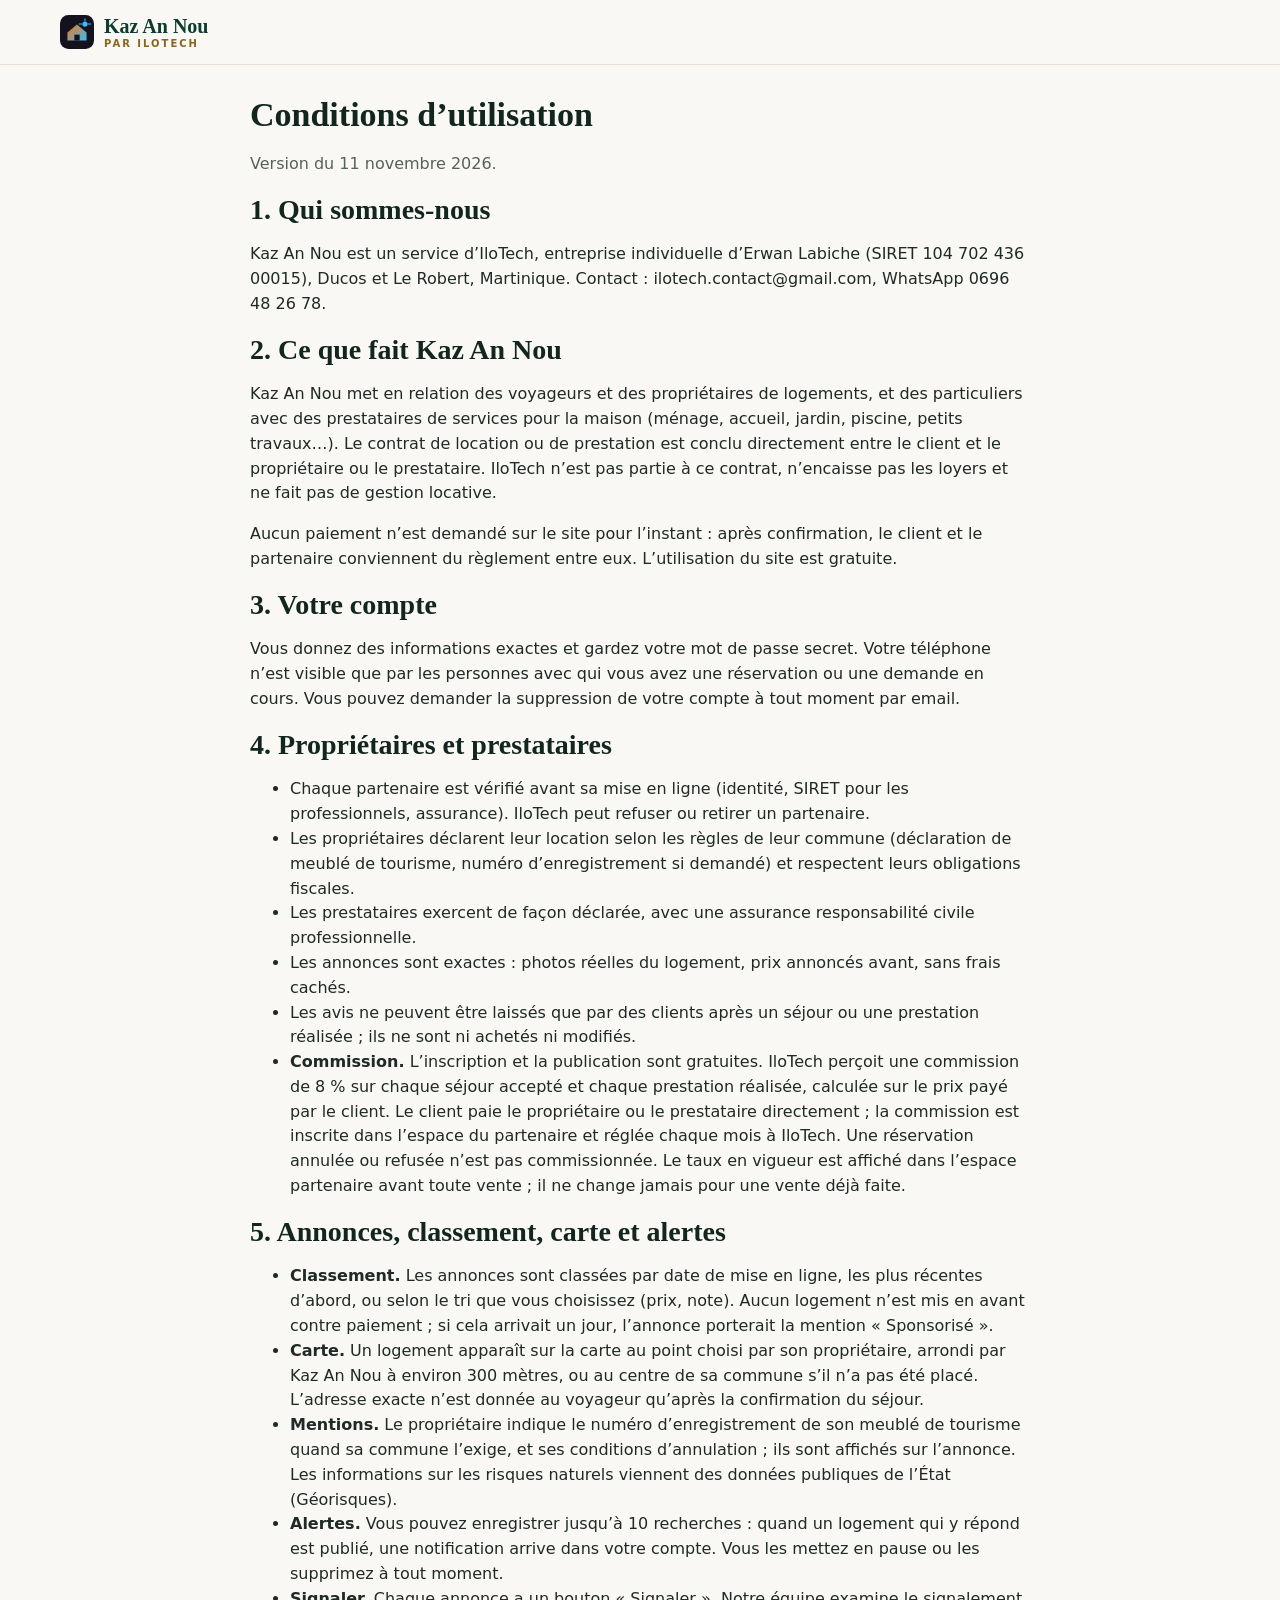
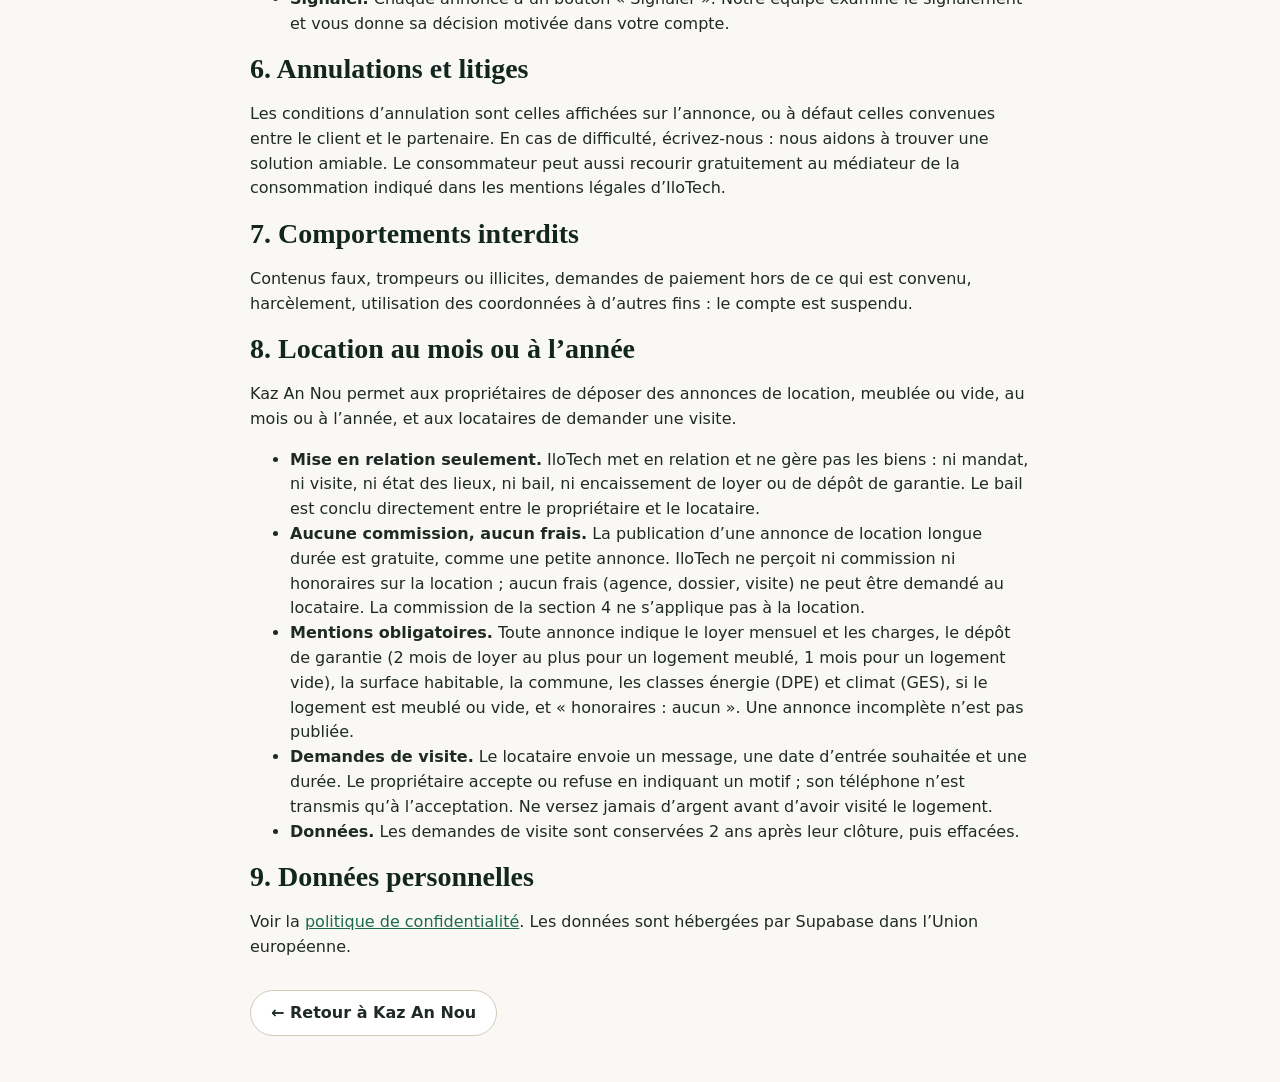
==== commit 5e808303: "Kaz An Nou : partie « Location » (au mois, à l'année), cachée tant que la base n'est pas installée -" ====
--- a/cgu.html
+++ b/cgu.html
@@ -51,7 +51,17 @@
     <h2>7. Comportements interdits</h2>
     <p>Contenus faux, trompeurs ou illicites, demandes de paiement hors de ce qui est convenu, harcèlement, utilisation des coordonnées à d’autres fins : le compte est suspendu.</p>
 
-    <h2>8. Données personnelles</h2>
+    <h2 id="location">8. Location au mois ou à l’année</h2>
+    <p>Kaz An Nou permet aux propriétaires de déposer des annonces de location, meublée ou vide, au mois ou à l’année, et aux locataires de demander une visite.</p>
+    <ul>
+      <li><b>Mise en relation seulement.</b> IloTech met en relation et ne gère pas les biens : ni mandat, ni visite, ni état des lieux, ni bail, ni encaissement de loyer ou de dépôt de garantie. Le bail est conclu directement entre le propriétaire et le locataire.</li>
+      <li><b>Aucune commission, aucun frais.</b> La publication d’une annonce de location longue durée est gratuite, comme une petite annonce. IloTech ne perçoit ni commission ni honoraires sur la location ; aucun frais (agence, dossier, visite) ne peut être demandé au locataire. La commission de la section 4 ne s’applique pas à la location.</li>
+      <li><b>Mentions obligatoires.</b> Toute annonce indique le loyer mensuel et les charges, le dépôt de garantie (2 mois de loyer au plus pour un logement meublé, 1 mois pour un logement vide), la surface habitable, la commune, les classes énergie (DPE) et climat (GES), si le logement est meublé ou vide, et « honoraires : aucun ». Une annonce incomplète n’est pas publiée.</li>
+      <li><b>Demandes de visite.</b> Le locataire envoie un message, une date d’entrée souhaitée et une durée. Le propriétaire accepte ou refuse en indiquant un motif ; son téléphone n’est transmis qu’à l’acceptation. Ne versez jamais d’argent avant d’avoir visité le logement.</li>
+      <li><b>Données.</b> Les demandes de visite sont conservées 2 ans après leur clôture, puis effacées.</li>
+    </ul>
+
+    <h2>9. Données personnelles</h2>
     <p>Voir la <a href="confidentialite.html">politique de confidentialité</a>. Les données sont hébergées par Supabase dans l’Union européenne.</p>
 
     <p style="margin-top:30px"><a class="btn" href="./">← Retour à Kaz An Nou</a></p>
--- a/kaz.css
+++ b/kaz.css
@@ -181,7 +181,13 @@
 .res{position:relative;display:grid;grid-template-columns:minmax(0,230px) minmax(0,1fr);background:var(--surface);border:1px solid var(--ligne);border-radius:var(--r);overflow:hidden;transition:border-color .15s,box-shadow .15s}
 .res:hover,.res.actif{border-color:var(--vert2);box-shadow:0 0 0 2px rgba(27,107,74,.2),var(--ombre)}
 .res-ph{position:relative;display:block;background:linear-gradient(135deg,#1b6b4a,#4fb7b3);min-height:170px}
+.res-ph > a{position:absolute;inset:0}
 .res-ph img{position:absolute;inset:0;width:100%;height:100%;object-fit:cover}
+.ph-nav{position:absolute;top:50%;z-index:3;width:36px;height:36px;margin-top:-18px;border-radius:50%;border:0;background:rgba(255,255,255,.94);color:var(--encre);display:grid;place-items:center;cursor:pointer;opacity:0;transition:opacity .15s;box-shadow:0 1px 4px rgba(0,0,0,.2)}
+.ph-nav.prec{left:8px}.ph-nav.suiv{right:8px}
+.res:hover .ph-nav,.ph-nav:focus-visible{opacity:1}
+@media (hover:none){.ph-nav{opacity:.92}}
+.ph-n{position:absolute;bottom:8px;left:8px;z-index:3;background:rgba(10,20,16,.72);color:#fff;border-radius:99px;padding:2px 8px;font-size:12px;font-weight:700}
 .res-corps{padding:14px 16px 14px;display:flex;flex-direction:column;gap:4px;min-width:0}
 .res-l1{display:flex;justify-content:space-between;gap:8px;font-size:14px;color:var(--doux);padding-right:42px}
 .res-l1 .etoile{color:var(--encre)}
@@ -202,7 +208,14 @@
 .alerte-bloc{display:flex;gap:12px;align-items:center;justify-content:space-between;flex-wrap:wrap;margin-top:20px;padding:16px;border-radius:var(--r);background:var(--vert-clair);color:var(--encre)}
 .alerte-bloc p{margin:0}
 .rech-carte{position:sticky;top:calc(var(--haut) + var(--barre, 112px));height:calc(100vh - var(--haut) - var(--barre, 112px));height:calc(100dvh - var(--haut) - var(--barre, 112px));isolation:isolate;border-left:1px solid var(--ligne);background:#e8eee9}
-#carteRech{position:absolute;inset:0}
+#carteRech{position:absolute;inset:0;z-index:0}
+.maplibregl-map{font:14px var(--sans)}
+.pm-ic{cursor:pointer}
+.vue-3d{position:absolute;top:12px;right:12px;z-index:3;display:flex;gap:2px;background:#fff;border-radius:99px;padding:3px;box-shadow:var(--ombre2)}
+.vue-3d button{border:0;background:none;min-width:48px;min-height:38px;border-radius:99px;font:800 14px var(--sans);color:var(--encre);cursor:pointer}
+.vue-3d button[aria-pressed="true"]{background:var(--encre);color:#fff}
+.recentrer{position:absolute;top:60px;right:12px;z-index:3;width:44px;height:44px;border-radius:50%;border:0;background:#fff;box-shadow:var(--ombre2);display:grid;place-items:center;cursor:pointer;color:var(--encre)}
+.mini-carte{position:relative}.mini-carte .mc{position:absolute;inset:0;z-index:0}.mini-carte .vue-3d{top:10px;right:10px}
 .carte-attente{position:absolute;inset:0;display:grid;place-items:center;color:var(--doux);font-weight:600;z-index:1}
 .leaflet-container{font:14px var(--sans)}
 .rech-carte .leaflet-tile-pane,.mini-carte .leaflet-tile-pane,.carte-pin .leaflet-tile-pane{filter:saturate(.72) brightness(1.03)}
@@ -522,3 +535,59 @@
 .f .ligne2{grid-template-columns:repeat(2,minmax(0,1fr))}.f .ligne3{grid-template-columns:repeat(3,minmax(0,1fr))}
 @media (max-width:760px){.f .ligne2,.f .ligne3{grid-template-columns:minmax(0,1fr)}}
 @media (max-width:380px){.wrap{padding:0 14px}.carte-f{padding:18px 16px;margin:18px auto}.budget{grid-template-columns:1fr}.rech-barre .wrap{padding:8px 12px}}
+
+/* ---------------------------------------------------------------- appli : barre du haut des sous-pages, pages qui glissent */
+.retour-app,.titre-app{display:none}
+@media (max-width:900px){
+  body[data-racine=non] .haut .logo{display:none}
+  .retour-app:not([hidden]){display:grid;place-items:center;flex:none;width:44px;height:44px;margin-left:-10px;border:0;border-radius:50%;background:transparent;color:var(--encre);cursor:pointer}
+  .retour-app svg{width:24px;height:24px}.retour-app:active{background:var(--ligne)}
+  body[data-racine=non] .titre-app{display:block;flex:1;min-width:0;font-size:17px;font-weight:800;white-space:nowrap;overflow:hidden;text-overflow:ellipsis}
+}
+/* transitions de vue : on anime des images de l'écran, jamais #app ni un ancêtre d'élément fixe (carte, fenêtres) */
+.haut{view-transition-name:haut}.bas{view-transition-name:bas}
+::view-transition-group(haut),::view-transition-group(bas){animation-duration:.2s}
+@media (max-width:900px){
+  ::view-transition-old(root),::view-transition-new(root){animation-duration:.26s;animation-timing-function:cubic-bezier(.32,.72,0,1);animation-fill-mode:both}
+  html[data-sens=avant]::view-transition-old(root){animation-name:vt-recule}
+  html[data-sens=avant]::view-transition-new(root){animation-name:vt-arrive;box-shadow:-12px 0 32px rgba(18,38,31,.14)}
+  html[data-sens=retour]::view-transition-old(root){animation-name:vt-repart;z-index:2;box-shadow:-12px 0 32px rgba(18,38,31,.14)}
+  html[data-sens=retour]::view-transition-new(root){animation-name:vt-revient}
+}
+html[data-sens=onglet]::view-transition-old(root){animation:vt-efface .12s ease both}
+html[data-sens=onglet]::view-transition-new(root){animation:vt-montre .18s ease both}
+@keyframes vt-arrive{from{transform:translateX(100%)}}
+@keyframes vt-recule{to{transform:translateX(-26%);filter:brightness(.94)}}
+@keyframes vt-repart{to{transform:translateX(100%)}}
+@keyframes vt-revient{from{transform:translateX(-26%);filter:brightness(.94)}}
+@keyframes vt-efface{to{opacity:0}}
+@keyframes vt-montre{from{opacity:0}}
+@media (prefers-reduced-motion:reduce){::view-transition-group(*),::view-transition-old(*),::view-transition-new(*){animation:none!important}}
+@media (max-width:380px){.galerie-z{margin-left:-14px;margin-right:-14px}}   /* le .wrap n'a plus que 14 px de marge : la galerie pleine largeur ne dépasse plus */
+@media (max-width:900px){.retour-l{display:none}}   /* la barre du haut porte déjà le retour */
+
+/* ---- location (louer.js) : filtres, carte, fiche, pastilles DPE et GES */
+.loc-filtres{display:grid;grid-template-columns:repeat(auto-fit,minmax(170px,1fr));gap:10px 14px;align-items:end;background:#fff;border-radius:var(--r2);padding:16px 18px;box-shadow:var(--ombre2);color:var(--texte);max-width:980px}
+.loc-filtres label{display:flex;flex-direction:column;gap:3px;min-width:0}
+.loc-filtres label span{font-size:12px;font-weight:800;letter-spacing:.3px;color:var(--encre)}
+.loc-filtres input,.loc-filtres select{border:1px solid var(--ligne2);border-radius:12px;padding:9px 11px;min-width:0;width:100%;font-size:16px;background:#fff}
+.loc-filtres .btn{min-height:46px}
+.loc-mention{margin-top:8px;max-width:760px}
+.carte .loc-prix b{font-size:17px}
+.carte .loc-dpe{margin-top:6px;min-height:22px}
+.tag.loc-aussi{background:var(--or-clair);color:#6b4a0f;margin-left:4px}
+.dpe{display:inline-block;padding:3px 9px;border-radius:8px;font-size:13px;font-weight:800;color:#fff;background:#8a8a8a;margin-right:4px}
+.dpe-A{background:#0f8a43}.dpe-B{background:#4aa42b}.dpe-C{background:#9bb21a;color:#222}.dpe-D{background:#e3c71a;color:#222}.dpe-E{background:#f0a21a;color:#222}.dpe-F{background:#e0661a}.dpe-G{background:#c3261c}.dpe-nc{background:#8a8a8a}
+.loc-grille{display:grid;grid-template-columns:repeat(auto-fill,minmax(155px,1fr));gap:10px;margin:14px 0}
+.loc-grille>div{border:1px solid var(--ligne);border-radius:var(--rc);padding:10px 12px;background:var(--surface)}
+.loc-grille dt{font-size:13px;color:var(--doux);font-weight:700}
+.loc-grille dd{margin:3px 0 0;font-weight:600;font-size:16px}
+.loc-aside{position:sticky;top:calc(var(--haut) + 62px);background:var(--surface);border:1px solid var(--ligne);border-radius:var(--r2);padding:22px;box-shadow:var(--ombre2)}
+.loc-aside .p{font-size:25px;font-weight:800;color:var(--encre)}
+.loc-aside .rassure{display:grid;gap:6px;margin:12px 0 0;padding:0;list-style:none;font-size:14px;color:var(--doux)}
+.loc-aside .rassure li{display:flex;gap:8px;align-items:flex-start}
+#dLocVisite form,#dLocRefus form{gap:0}
+#dLocVisite .feuille-corps,#dLocRefus .feuille-corps{display:grid;gap:12px}
+#dLocVisite .ligne2{display:grid;grid-template-columns:repeat(2,minmax(0,1fr));gap:12px}
+@media (max-width:900px){.loc-aside{display:none}}
+@media (max-width:560px){.loc-filtres{grid-template-columns:repeat(2,minmax(0,1fr));padding:14px}.loc-filtres label:nth-child(1),.loc-filtres .btn{grid-column:1/3}#dLocVisite .ligne2{grid-template-columns:minmax(0,1fr)}}
